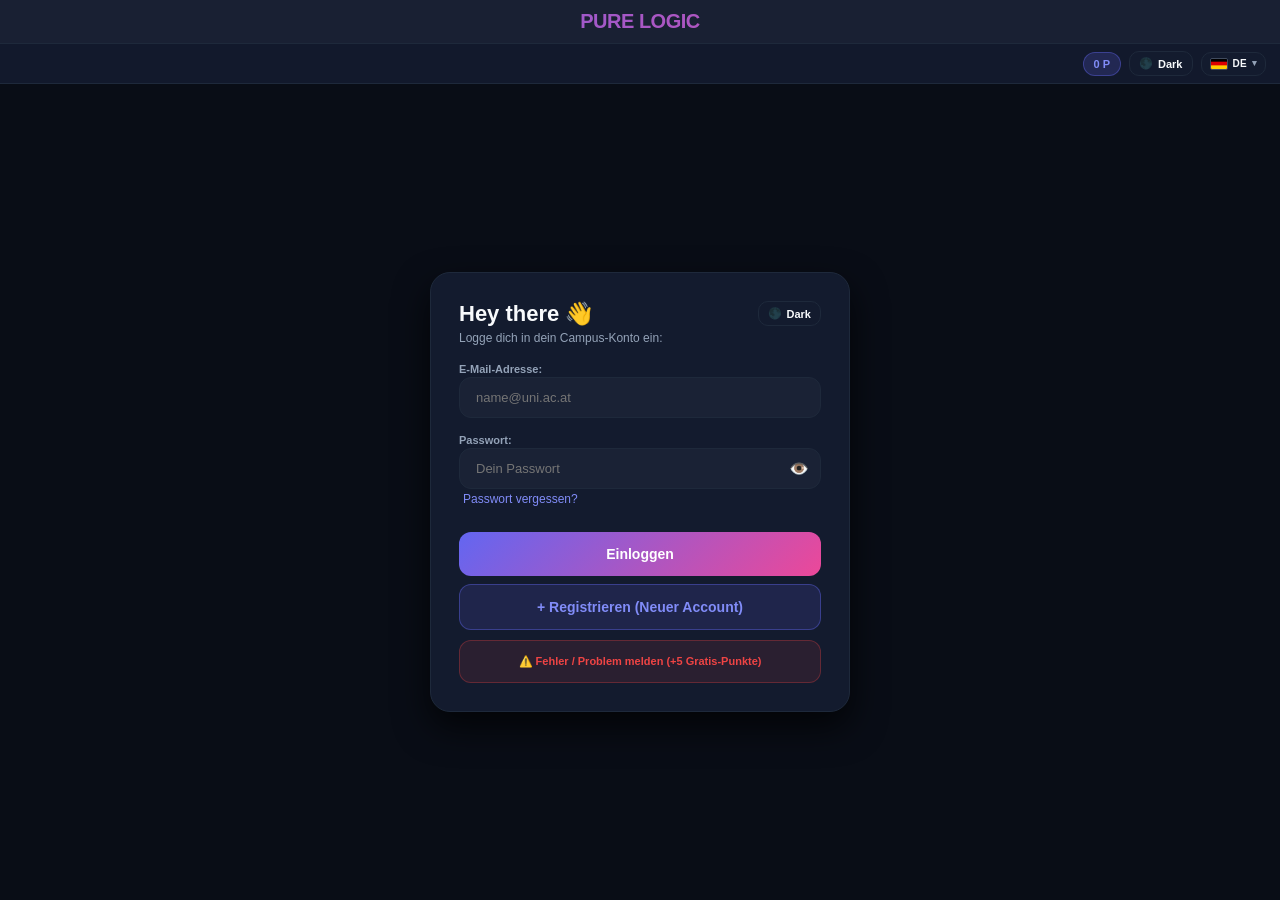
==== index.html @ 47c704f2 "Add files via upload" ====
<!DOCTYPE html>
<html lang="de">
<head>
  <meta charset="UTF-8">
  <meta name="viewport" content="width=device-width, initial-scale=1.0, maximum-scale=1.0, user-scalable=no, viewport-fit=cover">
  <meta name="theme-color" content="#1a0512">
  <meta name="mobile-web-app-capable" content="yes">
  <meta name="apple-mobile-web-app-capable" content="yes">
  <meta name="apple-mobile-web-app-status-bar-style" content="black-translucent">
  <title>PURE LOGIC • GenZ Campus</title>
  
  <link rel="manifest" href="manifest.json">
  <link rel="icon" type="image/png" sizes="192x192" href="icons/icon-192.png">
  <link rel="apple-touch-icon" href="icons/icon-512.png">

  <!-- Sofortiges Theme-Setup vor dem ersten Rendern (Standard: dark, 4 Modes: dark, light-dark, soft-light, light) -->
  <script>
    (function () {
      try {
        var allowed = ['dark', 'light-dark', 'soft-light', 'light'];
        var saved = localStorage.getItem('pure_logic_theme');
        if (saved === 'strong-light') saved = 'soft-light';
        var theme = allowed.indexOf(saved) !== -1 ? saved : 'dark';
        document.documentElement.setAttribute('data-theme', theme);
        document.documentElement.classList.add('theme-' + theme);
        if (document.body) {
          document.body.classList.add('theme-' + theme);
          if (theme === 'light') {
            document.body.classList.add('light-mode');
          }
        }
      } catch (e) {}
    })();
  </script>

  <!-- Externe Bibliotheken (Supabase, Leaflet Karten, jsPDF) -->
  <script src="https://cdn.jsdelivr.net/npm/@supabase/supabase-js@2"></script>
  <link rel="stylesheet" href="https://unpkg.com/leaflet@1.9.4/dist/leaflet.css" />
  <script src="https://unpkg.com/leaflet@1.9.4/dist/leaflet.js"></script>
  <script src="https://cdnjs.cloudflare.com/ajax/libs/jspdf/2.5.1/jspdf.umd.min.js"></script>

  <link rel="stylesheet" href="style.css?v=6" />
</head>
<body>

<!-- Hauptcontainer der App-Karte -->
<div class="app-card">
  
  <!-- Header Bereich: PURE LOGIC Banner oben zentriert, Leiste direkt darunter + Sprachwähler rechts oben -->
  <div class="header" id="app-header">
    <div class="brand-banner-bar">
      <button type="button" class="logo" onclick="switchTab('reels')" title="Zur Startseite" aria-label="PURE LOGIC Startseite">PURE LOGIC</button>
    </div>
    
    <div class="header-right" id="header-right-container">
      <button type="button" class="header-top-link-btn hidden" id="header-admin-tab-btn" onclick="switchTab('admin')" style="background: rgba(245,158,11,0.15); border: 1px solid rgba(245,158,11,0.4); color: #f59e0b;">⚡ Admin</button>

      <div style="position: relative;">
        <button type="button" class="points-badge" id="score" onclick="togglePointsDropdown(event)" aria-label="Punktestand und Campus-Menü öffnen">0 P</button>
        <div id="points-dropdown-menu" class="points-dropdown hidden">
          <button type="button" class="points-dropdown-item" onclick="openActiveSpotsModal()">📍 Aktuelle Partner-Spots</button>
          <button type="button" class="points-dropdown-item" onclick="openProfGuideModal()">📚 Prof-Rating & Survival Guide</button>
          <button type="button" class="points-dropdown-item" onclick="openBlackboardModal()">📌 Schwarzes Brett (Marktplatz)</button>
          <button type="button" class="points-dropdown-item" onclick="toggleLectureMode()">🎓 Lecture Mode (Fokus)</button>
          <button type="button" class="points-dropdown-item" onclick="openMorePointsModal()">🎁 Mehr Punkte sammeln</button>
          <button type="button" class="points-dropdown-item hidden" id="install-app-dropdown-btn" onclick="installPWA()" style="background: rgba(99, 102, 241, 0.15); color: #818cf8;">📲 App auf Gerät installieren</button>
        </div>
      </div>

      <button type="button" class="theme-toggle-btn" id="theme-toggle-btn" onclick="toggleTheme()" aria-label="Design-Modus wechseln (Dark, Light Dark, Soft Light, Light)" title="Design-Modus wechseln">
        <span class="theme-toggle-icon" id="theme-toggle-icon" aria-hidden="true">🌑</span>
        <span class="theme-toggle-label" id="theme-toggle-label">Dark</span>
      </button>

      <button type="button" class="header-profile-btn hidden" id="header-profile-btn" onclick="switchTab('profile')">
        <img id="header-avatar-preview" class="header-avatar-sm" src="" onerror="this.src='data:image/svg+xml;utf8,<svg xmlns=\'http://www.w3.org/2000/svg\' width=\'24\' height=\'24\' viewBox=\'0 0 24 24\' fill=\'none\' stroke=\'%2394a3b8\' stroke-width=\'2\'><path d=\'M20 21v-2a4 4 0 0 0-4-4H8a4 4 0 0 0-4 4v2\'></path><circle cx=\'12\' cy=\'7\' r=\'4\'></circle></svg>'" alt="Profil">
        <span class="header-profile-text">Profil</span>
      </button>

      <button type="button" class="btn-logout hidden" id="logout-btn" onclick="resetUser()" title="Abmelden">🚪 Logout</button>

      <div class="lang-switcher-wrap" id="lang-switcher-wrap" title="Sprache auswählen">
        <button type="button" class="lang-current-btn" id="lang-current-btn" aria-haspopup="listbox" aria-expanded="false" onclick="toggleLanguageMenu(event)">
          <img id="lang-flag-img" class="lang-flag-img" src="icons/flags/de.svg" alt="DE" onerror="this.style.display='none'">
          <span class="lang-code-badge" id="lang-code-badge">DE</span>
          <span class="lang-caret" aria-hidden="true">▾</span>
        </button>

        <div class="lang-dropdown-list hidden" id="lang-dropdown-list" role="listbox" aria-label="Sprache auswählen">
          <button type="button" class="lang-option-item active" data-lang="de" onclick="selectLanguageOption('de')">
            <img class="lang-flag-img" src="icons/flags/de.svg" alt="DE">
            <span class="lang-option-code">DE</span>
          </button>
          <button type="button" class="lang-option-item" data-lang="en" onclick="selectLanguageOption('en')">
            <img class="lang-flag-img" src="icons/flags/en.svg" alt="EN">
            <span class="lang-option-code">EN</span>
          </button>
          <button type="button" class="lang-option-item" data-lang="it" onclick="selectLanguageOption('it')">
            <img class="lang-flag-img" src="icons/flags/it.svg" alt="IT">
            <span class="lang-option-code">IT</span>
          </button>
          <button type="button" class="lang-option-item" data-lang="bks" onclick="selectLanguageOption('bks')">
            <img class="lang-flag-img" src="icons/flags/bks.svg" alt="BKS">
            <span class="lang-option-code">BKS</span>
          </button>
          <button type="button" class="lang-option-item" data-lang="tr" onclick="selectLanguageOption('tr')">
            <img class="lang-flag-img" src="icons/flags/tr.svg" alt="TR">
            <span class="lang-option-code">TR</span>
          </button>
          <button type="button" class="lang-option-item" data-lang="es" onclick="selectLanguageOption('es')">
            <img class="lang-flag-img" src="icons/flags/es.svg" alt="ES">
            <span class="lang-option-code">ES</span>
          </button>
          <button type="button" class="lang-option-item" data-lang="fr" onclick="selectLanguageOption('fr')">
            <img class="lang-flag-img" src="icons/flags/fr.svg" alt="FR">
            <span class="lang-option-code">FR</span>
          </button>
          <button type="button" class="lang-option-item" data-lang="pl" onclick="selectLanguageOption('pl')">
            <img class="lang-flag-img" src="icons/flags/pl.svg" alt="PL">
            <span class="lang-option-code">PL</span>
          </button>
          <button type="button" class="lang-option-item" data-lang="hu" onclick="selectLanguageOption('hu')">
            <img class="lang-flag-img" src="icons/flags/hu.svg" alt="HU">
            <span class="lang-option-code">HU</span>
          </button>
          <button type="button" class="lang-option-item" data-lang="uk" onclick="selectLanguageOption('uk')">
            <img class="lang-flag-img" src="icons/flags/uk.svg" alt="UK">
            <span class="lang-option-code">UK</span>
          </button>
        </div>
      </div>
    </div>
  </div>

  <!-- Auth Gate / Login-Bereich -->
  <div id="auth-gate" class="tab-content auth-gate-container">
    <div class="container-box" style="max-width: 420px; width: 100%;">
      <div style="display: flex; justify-content: space-between; align-items: flex-start; gap: 10px; margin-bottom: 4px;">
        <h2 style="font-size: 22px; font-weight: 800;">Hey there 👋</h2>
        <button type="button" class="theme-toggle-btn auth-theme-toggle" id="auth-theme-toggle-btn" onclick="toggleTheme()" aria-label="Design-Modus wechseln (Dark, Light Dark, Soft Light, Light)" title="Design-Modus wechseln">
          <span class="theme-toggle-icon" id="auth-theme-toggle-icon" aria-hidden="true">🌑</span>
          <span class="theme-toggle-label" id="auth-theme-toggle-label">Dark</span>
        </button>
      </div>
      <p style="font-size: 12px; color: var(--text-muted); margin-bottom: 14px;">Logge dich in dein Campus-Konto ein:</p>
      
      <div id="auth-msg" class="msg-box hidden"></div>

      <label for="email" style="font-size: 11px; font-weight: 600; color: var(--text-muted);">E-Mail-Adresse:</label>
      <input type="email" id="email" placeholder="name@uni.ac.at">
      
      <label for="password" style="font-size: 11px; font-weight: 600; color: var(--text-muted);">Passwort:</label>
      <div class="password-container">
        <input type="password" id="password" placeholder="Dein Passwort">
        <button type="button" class="password-toggle" id="toggle-pw-btn" aria-label="Passwort anzeigen oder verbergen" onclick="togglePasswordVisibility()">👁️</button>
      </div>
      
      <button type="button" class="forgot-password" onclick="handleForgotPassword()">Passwort vergessen?</button>

      <button type="button" class="btn" onclick="handleLogin()">Einloggen</button>
      
      <button type="button" class="btn btn-secondary" onclick="openRegisterModal()" style="margin-top: 8px; background: rgba(99, 102, 241, 0.15); border: 1px solid rgba(99, 102, 241, 0.4); color: #818cf8; font-weight: 800;">+ Registrieren (Neuer Account)</button>
      
      <button type="button" class="btn btn-secondary hidden" id="install-app-auth-btn" onclick="installPWA()" style="margin-top: 10px; background: rgba(99, 102, 241, 0.15); border: 1px solid rgba(99, 102, 241, 0.4); color: #818cf8; font-weight: 800;">📲 App für Homescreen herunterladen</button>
      
      <button type="button" class="btn btn-secondary" onclick="openReportModal()" style="margin-top: 10px; background: rgba(239, 68, 68, 0.1); border: 1px solid rgba(239, 68, 68, 0.3); color: #ef4444; font-size: 11px;">⚠️ Fehler / Problem melden (+5 Gratis-Punkte)</button>
    </div>
  </div>

  <!-- Registrierungs-Modal -->
  <div id="register-modal" class="hidden tab-content" style="align-items: center; justify-content: center; position: absolute; top:0; left:0; width:100%; height:100%; background: rgba(9, 13, 22, 0.95); z-index: 250; padding: 20px;">
    <div class="container-box" style="width: 100%; max-width: 440px; padding: 24px; border: 1px solid rgba(99, 102, 241, 0.4); box-shadow: 0 15px 35px rgba(0,0,0,0.8);">
      <div style="display: flex; justify-content: space-between; align-items: center; margin-bottom: 8px;">
        <h3 style="font-size: 18px; font-weight: 900; color: #818cf8;">🎓 PURE LOGIC • Registrierung</h3>
        <button type="button" onclick="closeRegisterModal()" aria-label="Registrierung schließen" style="background: transparent; border: none; color: var(--text-muted); font-size: 16px; cursor: pointer;">✕</button>
      </div>
      <p style="font-size: 11px; color: var(--text-muted); margin-bottom: 14px;">Erstelle deinen verifizierten Studenten-Account mit deiner offiziellen Uni-Adresse.</p>

      <div id="reg-msg" class="msg-box hidden" style="margin-bottom: 10px;"></div>

      <label for="reg-fullname" style="font-size: 11px; font-weight: 600; color: var(--text-muted);">Dein Name:</label>
      <input type="text" id="reg-fullname" placeholder="Max Mustermann" style="margin-bottom: 10px;">

      <label for="reg-email" style="font-size: 11px; font-weight: 600; color: var(--text-muted);">Offizielle Uni-E-Mail-Adresse (.ac.at):</label>
      <input type="email" id="reg-email" placeholder="name@uni.ac.at" style="margin-bottom: 10px;">

      <label for="reg-password" style="font-size: 11px; font-weight: 600; color: var(--text-muted);">Passwort (min. 8 Zeichen, 1 Zahl, 1 Sonderzeichen):</label>
      <div class="password-container" style="margin-bottom: 4px;">
        <input type="password" id="reg-password" placeholder="••••••••">
        <button type="button" class="password-toggle" id="reg-toggle-pw-btn" aria-label="Registrierungs-Passwort anzeigen oder verbergen" onclick="toggleRegisterPasswordVisibility()">👁️</button>
      </div>
      <div style="font-size: 10px; color: var(--text-muted); margin-bottom: 14px; line-height: 1.3;">
        Muss mindestens 8 Zeichen lang sein sowie eine Zahl und ein Sonderzeichen enthalten.
      </div>

      <div style="display: flex; gap: 8px;">
        <button type="button" class="btn" onclick="submitRegistration()" style="margin-top: 0; background: var(--gradient-main); font-weight: 900;">Account erstellen 🚀</button>
        <button type="button" class="btn btn-secondary" onclick="closeRegisterModal()" style="margin-top: 0; width: auto;">Abbrechen</button>
      </div>
    </div>
  </div>

  <!-- Haupt-App-Layout nach erfolgreichem Login -->
  <div id="main-app" class="hidden main-app-layout">
    
    <div id="campus-drop-banner" class="flash-banner-active" style="display:none; width: 100%; background: linear-gradient(135deg, #f59e0b, #ec4899); color: white; padding: 10px 14px; border-radius: 12px; margin-bottom: 6px; text-align: center; cursor: pointer; flex-shrink: 0; border: 2px solid rgba(255, 255, 255, 0.6);" onclick="claimActiveDrop()">
      <div style="font-weight: 900; font-size: 13px; text-transform: uppercase; letter-spacing: 0.5px; text-shadow: 0 2px 4px rgba(0,0,0,0.2);">⚡ FLASH DROP: 50 Extra-Punkte!</div>
      <div style="font-size: 10px; opacity: 0.95; margin-top: 2px; font-weight: 700; text-shadow: 0 1px 2px rgba(0,0,0,0.2);">Nur für kurze Zeit verfügbar! [Jetzt tippen 🎁]</div>
    </div>

    <!-- Sektion für die verschiedenen App-Tabs -->
    <div class="tab-content-wrapper">
      
      <!-- 1. Lecture Mode Tab -->
      <div id="tab-lecture-mode" class="lecture-mode-view tab-content hidden">
        <div style="display: flex; justify-content: space-between; align-items: center; margin-bottom: 8px;">
          <div>
            <h3 style="font-size: 15px; font-weight: 800; color: #94a3b8;">🎓 Hörsaal-Fokusmodus</h3>
            <span style="font-size: 10px; color: #64748b;">Ablenkungsfrei & Akku-schonend</span>
          </div>
          <button type="button" class="btn btn-secondary" style="width: auto; margin-top: 0; padding: 6px 12px; font-size: 11px;" onclick="toggleLectureMode()">Modus beenden ✕</button>
        </div>

        <textarea id="lecture-notes-input" class="lecture-notepad" placeholder="Schreibe hier deine Vorlesungsnotizen mit..."></textarea>

        <div class="container-box" style="margin-top: 8px; padding: 10px; flex-shrink: 0;">
          <div style="font-size: 11px; font-weight: 700; color: #cbd5e1; margin-bottom: 6px;">💾 Notiz auf Gerät speichern:</div>
          <div style="display: flex; gap: 6px; margin-bottom: 6px;">
            <input type="text" id="lecture-file-name" placeholder="Dateiname (z.B. Vorlesung_Mathe)" style="margin: 0; flex: 2; font-size: 11px; padding: 8px 10px;">
            <input type="date" id="lecture-file-date" style="margin: 0; flex: 1; font-size: 11px; padding: 8px 10px; background: var(--card); color: var(--text); border: 1px solid var(--border); border-radius: 12px;">
          </div>
          
          <div style="display: flex; gap: 6px; margin-bottom: 6px; align-items: center;">
            <label for="lecture-file-format" style="font-size: 11px; font-weight: 600; color: var(--text-muted); white-space: nowrap;">Format:</label>
            <select id="lecture-file-format" style="margin: 0; font-size: 11px; padding: 8px 10px; background: var(--card); color: var(--text); border: 1px solid var(--border); border-radius: 12px;">
              <option value="txt">.txt (Textdatei)</option>
              <option value="pdf">.pdf (Dokument)</option>
            </select>
          </div>

          <button type="button" class="btn" onclick="saveLectureNotesToFile()" style="margin: 0; padding: 9px; font-size: 11px; font-weight: 800;">📥 Als Datei herunterladen</button>
        </div>
      </div>

      <!-- 2. Live Streams Tab -->
      <div id="tab-live" class="tab-content hidden">
        <div style="padding: 10px 16px; display: flex; justify-content: space-between; align-items: center; flex-shrink: 0; background: rgba(0,0,0,0.2);">
          <div class="category-group" id="live-filter-group" style="margin: 0; overflow-x: auto;">
            <button type="button" class="cat-pill active" onclick="setLiveFilter(this, 'Alle')">Alle</button>
            <button type="button" class="cat-pill" onclick="setLiveFilter(this, '💬 Plaudern')">💬 Plaudern</button>
            <button type="button" class="cat-pill" onclick="setLiveFilter(this, '🎮 Gaming')">🎮 Gaming</button>
            <button type="button" class="cat-pill" onclick="setLiveFilter(this, '🎵 Musik')">🎵 Musik</button>
            <button type="button" class="cat-pill" onclick="setLiveFilter(this, '📚 Lernen')">📚 Lernen</button>
          </div>
          <button type="button" class="btn" id="start-stream-btn" style="width: auto; margin: 0; padding: 6px 12px; font-size: 11px;" onclick="handlePreLiveCheck()">+ Start</button>
        </div>

        <div class="reel-card-wrapper" id="live-streams-list" style="flex: 1; overflow-y: auto; scroll-snap-type: y mandatory; padding: 10px 0;">
          <p style="color: var(--text-muted); font-size: 12px; text-align:center; padding: 20px;">Lade aktive Live-Streams...</p>
        </div>
      </div>

      <!-- 3. Reels / Campus Feed Tab -->
      <div id="tab-reels" class="tab-content">
        <div class="feed-filter-bar" id="feed-filter-bar" role="tablist" aria-label="Feed-Ansichten">
          <div class="feed-specials-row">
            <button type="button" class="feed-subtab-btn feed-subtab-duell" id="subtab-uni-duell" onclick="switchTab('ranking'); if(window.loadRankingData) loadRankingData();" title="Wiener Uni-Duell & Rangliste öffnen">🏆 Wiener Uni-Duell</button>
            <button type="button" class="feed-subtab-btn feed-subtab-match" id="subtab-match-mittwoch" onclick="openCrushModal()" title="Match Mittwoch & Crush Radar öffnen">💖 Match Mittwoch</button>
          </div>

          <div class="feed-tabs-row">
            <button type="button" class="feed-subtab-btn active" style="font-size: 12px; font-weight: 800; cursor: pointer; color: var(--primary);" id="subtab-foryou" onclick="setReelFilter('foryou')">✨ Für dich</button>
            <button type="button" class="feed-subtab-btn" style="font-size: 12px; font-weight: 800; cursor: pointer; color: var(--text-muted);" id="subtab-discover" onclick="setReelFilter('discover')">🔥 Entdecken</button>
            <button type="button" class="feed-subtab-btn" style="font-size: 12px; font-weight: 800; cursor: pointer; color: var(--text-muted);" id="subtab-following" onclick="setReelFilter('following')">👥 Gefolgt</button>
            <button type="button" class="feed-subtab-btn" style="font-size: 12px; font-weight: 800; cursor: pointer; color: var(--danger);" id="subtab-live" onclick="switchTab('live')">🔴 LIVE</button>
          </div>
        </div>

        <div class="reel-card-wrapper" id="reels-list" style="flex: 1; overflow-y: auto; scroll-snap-type: y mandatory; padding: 0 12px 10px 12px;">
          <p style="color: var(--text-muted); font-size: 12px; text-align:center; padding: 20px;">Lade Campus-Feeds...</p>
        </div>
      </div>

      <!-- 4. Spontane Treffen Tab -->
      <div id="tab-feed" class="tab-content hidden">
        <div class="container-box" style="margin-bottom: 12px;">
          <div style="display:flex; justify-content:space-between; align-items:center; margin-bottom: 8px;">
            <h3 style="font-size: 16px; font-weight: 800;">Spontane Treffen</h3>
            <button type="button" class="btn" style="width:auto; margin-top:0; padding: 6px 12px; font-size: 12px;" onclick="openUploadModal()">+ Erstellen</button>
          </div>

          <div class="category-group" id="filter-group">
            <button type="button" class="cat-pill active" onclick="setFilter(this, 'Alle')">Alle</button>
            <button type="button" class="cat-pill" onclick="setFilter(this, '☕ Kaffee')">☕ Kaffee</button>
            <button type="button" class="cat-pill" onclick="setFilter(this, '📖 Lernen')">📖 Lernen</button>
            <button type="button" class="cat-pill" onclick="setFilter(this, '🍺 Bier')">🍺 Bier</button>
            <button type="button" class="cat-pill" onclick="setFilter(this, '🏀 Sport')">🏀 Sport</button>
          </div>
        </div>

        <div id="feed-list" style="overflow-y:auto; flex:1;">
          <p style="color: var(--text-muted); font-size: 12px; text-align:center; padding: 20px;">Lade Treffen...</p>
        </div>
      </div>

      <!-- 5. Ranking & Uni-Duell Tab -->
      <div id="tab-ranking" class="tab-content hidden">
        <div style="display:flex; justify-content:space-between; align-items:center; margin-bottom: 8px; flex-shrink:0;">
          <h3 style="font-size: 16px; font-weight: 800;">🏆 Uni-Duell & Top 100</h3>
          <button type="button" class="btn btn-secondary" onclick="if(window.loadRankingData) loadRankingData();" style="width: auto; margin-top: 0; padding: 4px 10px; font-size: 10px;">🔄 Aktualisieren</button>
        </div>

        <div style="overflow-y: auto; flex: 1; padding-bottom: 20px;">
          <div class="container-box" style="margin-bottom: 12px;">
            <h4 style="font-size: 13px; font-weight: 800; margin-bottom: 8px; color: #818cf8;">🎓 Wiener Uni-Duell (Pro-Kopf)</h4>
            <div id="uni-duell-list" style="display: flex; flex-direction: column; gap: 8px;">
              <p style="color: var(--text-muted); font-size: 12px;">Berechne Uni-Wertung...</p>
            </div>
          </div>

          <h4 style="font-size: 13px; font-weight: 800; margin-bottom: 6px;">⭐ Wall of Fame (Top Creator)</h4>
          <div id="top-creators-list" class="container-box" style="display: flex; flex-direction: column; gap: 6px;">
            <p style="color: var(--text-muted); font-size: 12px;">Lade Top Creator...</p>
          </div>
        </div>
      </div>

      <!-- 6. Globaler Chat Tab -->
      <div id="tab-global" class="tab-content hidden">
        <div class="chat-container container-box" style="height: 100%; padding: 0; overflow: hidden;">
          <div class="messages-list" id="global-chat-list">
            <p style="color: var(--text-muted); font-size: 12px; text-align:center; padding: 20px;">Lade Campus-Chat...</p>
          </div>
          <div class="chat-input-area">
            <input type="text" id="global-chat-input" placeholder="Nachricht an alle..." onkeydown="if(event.key==='Enter') sendGlobalMessage()">
            <button type="button" class="btn" style="width: auto; margin:0; padding: 0 16px;" onclick="sendGlobalMessage()">Senden</button>
          </div>
        </div>
      </div>

      <!-- 7. Postfach / Direktnachrichten Tab -->
      <div id="tab-inbox" class="tab-content hidden">
        <div class="chat-container container-box" style="height: 100%; padding: 12px; overflow: hidden; display: flex; flex-direction: column; gap: 8px;">
          <div id="dm-inbox-shell" style="display: grid; grid-template-columns: minmax(210px, 280px) minmax(0, 1fr); gap: 12px; flex: 1; min-height: 0; overflow: hidden;">
            <div id="dm-conversations-sidebar" style="display: flex; flex-direction: column; background: rgba(255, 255, 255, 0.02); border: 1px solid var(--border); border-radius: 12px; overflow: hidden; min-height: 0;">
              <div style="padding: 10px 12px; border-bottom: 1px solid var(--border); display: flex; justify-content: space-between; align-items: center; gap: 6px; flex-shrink: 0;">
                <span style="font-size: 12px; font-weight: 800; color: #fff;">💬 Konversationen</span>
                <button type="button" onclick="if(window.loadConversationsList) loadConversationsList()" aria-label="Konversationen aktualisieren" style="background: rgba(255,255,255,0.06); border: 1px solid var(--border); color: var(--text-muted); border-radius: 8px; padding: 3px 8px; font-size: 10px; font-weight: 700; cursor: pointer;">↻</button>
              </div>
              <div id="dm-conversations-list" style="flex: 1; overflow-y: auto; padding: 8px; display: flex; flex-direction: column; gap: 6px;">
                <p style="color: var(--text-muted); font-size: 11px; text-align: center; padding: 14px;">Lade Konversationen...</p>
              </div>
            </div>

            <div id="dm-thread-pane" style="display: flex; flex-direction: column; min-width: 0; min-height: 0; overflow: hidden;">
              <label for="dm-recipient" style="font-size: 10px; font-weight: 600; color: var(--text-muted); flex-shrink:0;">Empfänger (E-Mail):</label>
              <input type="email" id="dm-recipient" placeholder="kommilitone@uni.at" style="margin-bottom: 6px; flex-shrink:0; max-width: 400px;" onchange="loadDirectMessages()">
              
              <div class="messages-list" id="dm-chat-list">
                <p style="color: var(--text-muted); font-size: 12px; text-align:center; padding: 20px;">Wähle links eine Konversation aus oder gib oben eine E-Mail ein.</p>
              </div>
              <div class="chat-input-area">
                <input type="text" id="dm-input" placeholder="Direktnachricht..." onkeydown="if(event.key==='Enter') sendDirectMessage()">
                <button type="button" class="btn" style="width: auto; margin:0; padding: 0 16px;" onclick="sendDirectMessage()">Senden</button>
              </div>
            </div>
          </div>
        </div>
      </div>

      <!-- 8. Profil Tab -->
      <div id="tab-profile" class="tab-content hidden">
        <div style="overflow-y: auto; flex: 1; padding: 4px; min-height: 0; height: 100%;">
          <div class="profile-header-card container-box" style="margin-bottom: 12px;">
            <div style="display:flex; align-items:center; gap:12px;">
              <img id="my-profile-avatar-preview" class="profile-avatar-lg" src="" onclick="changeAvatarDirectly()" title="Klicken, um das Profilbild zu ändern" onerror="this.src='data:image/svg+xml;utf8,<svg xmlns=\'http://www.w3.org/2000/svg\' width=\'64\' height=\'64\' viewBox=\'0 0 24 24\' fill=\'none\' stroke=\'%2394a3b8\' stroke-width=\'2\'><path d=\'M20 21v-2a4 4 0 0 0-4-4H8a4 4 0 0 0-4 4v2\'></path><circle cx=\'12\' cy=\'7\' r=\'4\'></circle></svg>'" alt="Avatar">
              <div>
                <h3 id="my-profile-display-name" style="font-size: 16px; font-weight: 800; margin-bottom: 2px;">Dein Name</h3>
                <p id="my-profile-handle-preview" style="font-size: 12px; color: #818cf8; font-weight: 700;">@benutzername</p>
                <div id="verified-student-badge-container" style="margin-top: 4px;"></div>
                <div id="profile-rank-badge" style="display: inline-block; background: rgba(99,102,241,0.2); color: #818cf8; border: 1px solid rgba(99,102,241,0.4); padding: 2px 8px; border-radius: 20px; font-size: 10px; font-weight: 800; margin-top: 3px;">☕ Frischer Erstie</div>
                <div style="font-size: 10px; color: var(--text-muted); margin-top: 3px; font-weight: 600;" id="follower-stats">0 Follower • 0 Gefolgt</div>
              </div>
            </div>
          </div>

          <div class="container-box" style="background: linear-gradient(135deg, rgba(99,102,241,0.15), rgba(236,72,153,0.15)); margin-bottom: 12px; max-width: 600px; text-align: center;">
            <h4 style="font-size: 13px; font-weight: 800; margin-bottom: 4px; color: var(--text);">🚀 Zeig dein Campus-Level!</h4>
            <p style="font-size: 11px; color: var(--text-muted); margin-bottom: 10px;">Teile deinen Status in deiner WhatsApp-Status oder Insta-Story und hol dir Extrapunkte!</p>
            <button type="button" class="btn" onclick="shareProfileCard()" style="margin-top: 0; background: var(--gradient-main); font-size: 12px; padding: 8px 14px;">📲 Profil in WhatsApp / Insta teilen</button>
          </div>

          <div class="container-box" style="max-width: 600px; margin-bottom: 20px;">
            <label for="profile-username" style="font-size: 11px; font-weight: 600; color: var(--text-muted);">Benutzername (Handle):</label>
            <input type="text" id="profile-username" placeholder="z. B. johndoe">

            <label for="profile-fullname" style="font-size: 11px; font-weight: 600; color: var(--text-muted);">Anzeigename:</label>
            <input type="text" id="profile-fullname" placeholder="z. B. John Doe">

            <label for="profile-university" style="font-size: 11px; font-weight: 600; color: var(--text-muted);">Deine Universität:</label>
            <select id="profile-university">
              <option value="Universität Wien">Universität Wien</option>
              <option value="TU Wien">TU Wien</option>
              <option value="Wirtschaftsuniversität Wien (WU)">WU Wien</option>
              <option value="MedUni Wien">MedUni Wien</option>
              <option value="boku">BOKU Wien</option>
              <option value="FH Wien">FH Wien</option>
            </select>

            <label for="profile-bio" style="font-size: 11px; font-weight: 600; color: var(--text-muted);">Bio / Über mich:</label>
            <textarea id="profile-bio" rows="2" placeholder="Dein Studiengang, Vibe, Hobbys..."></textarea>

            <label for="profile-avatar" style="font-size: 11px; font-weight: 600; color: var(--text-muted);">Profilbild URL:</label>
            <input type="text" id="profile-avatar" placeholder="https://beispiel.de/bild.jpg" oninput="document.getElementById('my-profile-avatar-preview').src = this.value; document.getElementById('header-avatar-preview').src = this.value;">

            <label for="profile-interests" style="font-size: 11px; font-weight: 600; color: var(--text-muted);">Interessen (mit Komma getrennt):</label>
            <input type="text" id="profile-interests" placeholder="Programmieren, Kaffee, Fitness, Musik">

            <button type="button" class="btn" onclick="saveMyProfile()" style="margin-bottom: 14px;">Profil speichern (+10 P)</button>

            <h4 style="font-size: 14px; font-weight: 800; margin-top: 14px; margin-bottom: 6px;">Deine Beiträge</h4>
            <div id="my-profile-posts-grid" class="profile-grid"></div>
          </div>
        </div>
      </div>

      <!-- 9. Admin Dashboard Tab -->
      <div id="tab-admin" class="tab-content hidden">
        <div class="container-box" style="max-width: 600px; padding-bottom: 20px;">
          <h3 style="font-size: 16px; font-weight: 800; margin-bottom: 4px; color: var(--admin);">⚡ Admin-Interface: Campus-Drops & Test-Tools</h3>
          <p style="font-size: 11px; color: var(--text-muted); margin-bottom: 12px;">Verwalte hier Drops und teste dein Punktekonto im Admin-Modus.</p>

          <div style="background: rgba(245,158,11,0.1); border: 1px solid rgba(245,158,11,0.3); border-radius: 12px; padding: 12px; margin-bottom: 14px;">
            <h4 style="font-size: 13px; font-weight: 800; color: var(--admin); margin-bottom: 4px;">🧪 Admin Test-Modus: Punkte simulieren</h4>
            <p style="font-size: 11px; color: var(--text-muted); margin-bottom: 8px;">Da du als Admin bist, kannst du hier deinen Test-Punktestand direkt anpassen:</p>
            <div style="display: flex; gap: 8px;">
              <input type="number" id="admin-test-points-input" placeholder="z. B. 45" style="margin: 0; flex: 1;">
              <button type="button" class="btn" onclick="adminSetTestPoints()" style="margin: 0; width: auto; background: var(--admin); color: #000; font-weight: 800; padding: 0 14px;">Punkte setzen</button>
            </div>
          </div>

          <h4 style="font-size: 14px; font-weight: 800; margin-bottom: 6px; color: var(--admin);">📍 Neuen Campus-Drop erstellen</h4>
          <label for="admin-drop-title" style="font-size: 11px; font-weight: 600; color: var(--text-muted);">Drop Titel / Info:</label>
          <input type="text" id="admin-drop-title" placeholder="z. B. 50 Punkte im Lokal X!">

          <label for="admin-drop-reward-type" style="font-size: 11px; font-weight: 600; color: var(--text-muted);">Belohnungs-Typ:</label>
          <select id="admin-drop-reward-type">
            <option value="points">Punkte (z. B. 50)</option>
            <option value="badge">Spezial-Badge</option>
          </select>

          <label for="admin-drop-reward-value" style="font-size: 11px; font-weight: 600; color: var(--text-muted);">Wert (Punktzahl oder Badge-Name):</label>
          <input type="text" id="admin-drop-reward-value" placeholder="50">

          <label for="admin-drop-start-time" style="font-size: 11px; font-weight: 600; color: var(--text-muted);">Startzeitpunkt (Datum & Uhrzeit):</label>
          <input type="datetime-local" id="admin-drop-start-time">

          <label style="font-size: 11px; font-weight: 600; color: var(--text-muted); display: block; margin-top: 6px;">📍 Spot auf Karte auswählen (Klick setzt Marker):</label>
          <div id="admin-map" style="width: 100%; height: 220px; border-radius: 12px; border: 1px solid var(--border); margin-bottom: 8px; z-index: 1;"></div>

          <div style="display: flex; gap: 8px;">
            <div style="flex: 1;">
              <label for="admin-drop-lat" style="font-size: 11px; font-weight: 600; color: var(--text-muted);">Latitude (Breitengrad):</label>
              <input type="number" step="any" id="admin-drop-lat" placeholder="48.2082">
            </div>
            <div style="flex: 1;">
              <label for="admin-drop-lng" style="font-size: 11px; font-weight: 600; color: var(--text-muted);">Longitude (Längengrad):</label>
              <input type="number" step="any" id="admin-drop-lng" placeholder="16.3738">
            </div>
          </div>

          <label for="admin-drop-radius" style="font-size: 11px; font-weight: 600; color: var(--text-muted);">Radius in Metern (z. B. 100m vor Ort):</label>
          <input type="number" id="admin-drop-radius" placeholder="100" value="100">

          <button type="button" class="btn" onclick="handleCreateCampusDrop()" style="background: var(--admin); color: #000; font-weight: 900;">Drop mit GPS-Bindung freigeben 🚀</button>
        </div>
      </div>

    </div>

    <!-- Untere Navigation & Footer Links -->
    <div class="bottom-controls-wrapper">
      <nav class="nav-tabs" id="bottom-nav-bar" aria-label="Hauptnavigation">
        <button type="button" class="tab-btn active" onclick="switchTab('reels')" id="btn-tab-reels">✨ Feed</button>
        <button type="button" class="tab-btn" onclick="switchTab('feed')" id="btn-tab-feed">💬 Treffen</button>

        <div class="tab-btn-action-container">
          <button type="button" class="tab-btn-action" onclick="openUploadModal()" title="Beitrag erstellen" aria-label="Neuen Beitrag erstellen">+</button>
        </div>

        <button type="button" class="tab-btn" onclick="switchTab('global')" id="btn-tab-global">⚡ Chat</button>
        <button type="button" class="tab-btn" onclick="switchTab('inbox')" id="btn-tab-inbox">📬 Postfach</button>
      </nav>

      <div class="footer-links">
        <button type="button" class="footer-link-btn" onclick="openReportModal()">🚨 Inhalt melden</button>
        <span aria-hidden="true">•</span>
        <button type="button" class="footer-link-btn" onclick="openImpressumModal()">Impressum</button>
        <span aria-hidden="true">•</span>
        <button type="button" class="footer-link-btn" onclick="openAgbModal()">AGB</button>
        <span aria-hidden="true">•</span>
        <button type="button" class="footer-link-btn" onclick="openReportModal()" style="color: #ef4444; font-weight: 700;">⚠️ Fehler melden</button>
      </div>
    </div>

  </div>

  <!-- VOLLSTÄNDIG FLEXIBLES & OPTIMIERTES LIVE FULLSCREEN MODAL -->
  <div id="live-fullscreen-modal" class="hidden tab-content" style="position: absolute; top:0; left:0; width:100%; height:100%; background: #000; z-index: 200; display: flex; flex-direction: column; overflow: hidden;">
    
    <!-- Modal Header -->
    <div style="display: flex; justify-content: space-between; align-items: center; padding: 10px 14px; background: rgba(9,13,22,0.95); border-bottom: 1px solid var(--border); flex-shrink: 0; z-index: 210;">
      <div>
        <h2 id="active-live-title-display" style="font-size: 14px; font-weight: 800; color: #fff; margin: 0;">🔴 Live Stream</h2>
        <p id="active-live-host-display" style="font-size: 10px; color: var(--text-muted); margin: 0;">Standort wird geladen...</p>
      </div>
      <button type="button" class="btn btn-secondary" onclick="closeLiveFullscreen()" style="padding: 4px 10px; font-size: 11px; background: rgba(255,255,255,0.1); border: 1px solid rgba(255,255,255,0.2); width: auto; margin:0;">✕ Schließen</button>
    </div>
    
    <!-- Video Player Container -->
    <div id="live-stream-player-container" style="flex: 1; position: relative; width: 100%; background: #000; display: flex; align-items: center; justify-content: center; overflow: hidden; min-height: 0;">
      <!-- Dynamischer Inhalt -->
    </div>

    <!-- Unterer Bereich für Chat & Geschenke -->
    <div style="width: 100%; background: rgba(9,13,22,0.98); border-top: 1px solid var(--border); display: flex; flex-direction: column; padding: 8px 12px; box-sizing: border-box; flex-shrink: 0; max-height: 42vh;">
      
      <!-- Chat Nachrichten -->
      <div id="live-chat-messages" style="height: 65px; min-height: 50px; overflow-y: auto; display: flex; flex-direction: column; gap: 4px; margin-bottom: 4px; font-size: 11px; padding-right: 4px;">
        <div style="color: var(--text-muted); text-align: center;">Willkommen im Live-Chat! 💬</div>
      </div>

      <!-- Eingabe & Steuerungsbereich -->
      <div id="live-chat-input-container" style="display: flex; flex-direction: column; gap: 4px; width: 100%;">
        <!-- Wird dynamisch befüllt -->
      </div>
    </div>
  </div>

  <div id="more-points-modal" class="hidden tab-content" style="align-items: center; justify-content: center; position: absolute; top:0; left:0; width:100%; height:100%; background: rgba(9, 13, 22, 0.92); z-index: 100;">
    <div class="container-box" style="width: 100%; max-width: 400px; margin: 10px;">
      <h3 style="margin-bottom: 4px; font-weight: 900; color: var(--primary);">🎁 Mehr Punkte sammeln</h3>
      <p style="font-size: 11px; color: var(--text-muted); margin-bottom: 14px; line-height: 1.4;">Wähle eine Methode, um deinen Punktestand und dein Uni-Ranking zu pushen:</p>
      
      <div style="display: flex; flex-direction: column; gap: 8px; margin-bottom: 14px;">
        <button type="button" onclick="closeMorePointsModal(); openCampusQuizModal();" style="text-align: left; width: 100%; background: rgba(99,102,241,0.15); border: 1px solid rgba(99,102,241,0.3); padding: 12px; border-radius: 12px; cursor: pointer;">
          <div style="font-weight: 800; font-size: 13px; color: #818cf8; margin-bottom: 2px;">🧠 Tägliches Campus- & Allgemein-Quiz</div>
          <div style="font-size: 11px; color: var(--text-muted);">Teste dein Wissen in 15 Sek. pro Frage & hol dir Bonuspunkte!</div>
        </button>

        <button type="button" onclick="closeMorePointsModal(); openActiveSpotsModal();" style="text-align: left; width: 100%; background: rgba(245,158,11,0.15); border: 1px solid rgba(245,158,11,0.3); padding: 12px; border-radius: 12px; cursor: pointer;">
          <div style="font-weight: 800; font-size: 13px; color: var(--admin); margin-bottom: 2px;">📍 Vor-Ort Campus-Drops</div>
          <div style="font-size: 11px; color: var(--text-muted);">Checke aktive Partner-Spots in Wien ab.</div>
        </button>

        <button type="button" onclick="closeMorePointsModal(); openBlackboardModal();" style="text-align: left; width: 100%; background: rgba(16,185,129,0.15); border: 1px solid rgba(16,185,129,0.3); padding: 12px; border-radius: 12px; cursor: pointer;">
          <div style="font-weight: 800; font-size: 13px; color: #10b981; margin-bottom: 2px;">📌 Schwarzes Brett (Marktplatz)</div>
          <div style="font-size: 11px; color: var(--text-muted);">Finde WG-Zimmer, Lernpartner und Skripten.</div>
        </button>

        <button type="button" onclick="closeMorePointsModal(); switchTab('profile');" style="text-align: left; width: 100%; background: rgba(236,72,153,0.15); border: 1px solid rgba(236,72,153,0.3); padding: 12px; border-radius: 12px; cursor: pointer;">
          <div style="font-weight: 800; font-size: 13px; color: var(--accent); margin-bottom: 2px;">📲 Profil & Social Sharing</div>
          <div style="font-size: 11px; color: var(--text-muted);">Teile deine Erfolge in WhatsApp / Insta für Hype-Punkte.</div>
        </button>
      </div>
      <button type="button" class="btn btn-secondary" onclick="closeMorePointsModal()">Schließen</button>
    </div>
  </div>

  <div id="prof-guide-modal" class="hidden tab-content" style="align-items: center; justify-content: center; position: absolute; top:0; left:0; width:100%; height:100%; background: rgba(9, 13, 22, 0.95); z-index: 120;">
    <div class="container-box" style="width: 100%; max-width: 480px; margin: 10px; max-height: 85vh; display: flex; flex-direction: column;">
      <div style="display: flex; justify-content: space-between; align-items: center; margin-bottom: 8px;">
        <h3 style="font-weight: 900; color: #818cf8; font-size: 16px;">📚 Prof-Rating & Survival Guide</h3>
        <button type="button" class="btn btn-secondary" style="width: auto; padding: 4px 10px; font-size: 11px; margin-top: 0;" onclick="toggleProfForm()">+ Review schreiben</button>
      </div>
      <p style="font-size: 11px; color: var(--text-muted); margin-bottom: 12px;">Altklausuren-Tipps, Prof-Erfahrungen und Schwierigkeitsgrade.</p>
      
      <div id="prof-review-form-container" class="hidden" style="background: rgba(255,255,255,0.03); border: 1px solid var(--border); border-radius: 12px; padding: 12px; margin-bottom: 12px;">
        <h4 style="font-size: 13px; font-weight: 800; margin-bottom: 6px; color: var(--text);">✍️ Neue Erfahrung teilen</h4>
        <input type="text" id="prof-name-input" placeholder="Name des Professors (z. B. Prof. Müller)" style="margin-bottom: 6px;">
        <input type="text" id="prof-subject-input" placeholder="Modul / Vorlesung (z. B. Analysis 1)" style="margin-bottom: 6px;">
        
        <div style="display: flex; gap: 8px; margin-bottom: 6px;">
          <div style="flex: 1;">
            <label for="prof-rating-select" style="font-size: 10px; color: var(--text-muted);">Bewertung:</label>
            <select id="prof-rating-select" style="margin: 2px 0 6px 0;">
              <option value="5">⭐⭐⭐⭐⭐ (Top)</option>
              <option value="4">⭐⭐⭐⭐ (Gut)</option>
              <option value="3">⭐⭐⭐ (Okay)</option>
              <option value="2">⭐⭐ (Schwer)</option>
              <option value="1">⭐ (Vorsicht!)</option>
            </select>
          </div>
          <div style="flex: 1;">
            <label for="prof-difficulty-select" style="font-size: 10px; color: var(--text-muted);">Schwierigkeit:</label>
            <select id="prof-difficulty-select" style="margin: 2px 0 6px 0;">
              <option value="1">1 - Chillig</option>
              <option value="2">2 - Machbar</option>
              <option value="3">3 - Mittel</option>
              <option value="4">4 - Anspruchsvoll</option>
              <option value="5">5 - Killer-Klausur</option>
            </select>
          </div>
        </div>
        <textarea id="prof-comment-input" rows="3" placeholder="Insider-Tipps, Altklausuren..." style="margin-bottom: 8px; resize: none;"></textarea>
        <div style="display: flex; gap: 6px;">
          <button type="button" class="btn" onclick="submitProfReview()" style="margin-top: 0; padding: 8px;">Abschicken (+15 P) 🚀</button>
          <button type="button" class="btn btn-secondary" onclick="toggleProfForm()" style="margin-top: 0; padding: 8px; width: auto;">Abbrechen</button>
        </div>
      </div>

      <input type="text" id="prof-search-input" placeholder="🔍 Nach Prof oder Fach suchen..." oninput="filterProfReviews()" style="margin-bottom: 10px;">
      <div id="prof-reviews-list" style="overflow-y: auto; flex: 1; display: flex; flex-direction: column; gap: 8px; margin-bottom: 12px;">
        <p style="font-size: 12px; color: var(--text-muted); text-align: center; padding: 20px;">Lade Bewertungen...</p>
      </div>
      <button type="button" class="btn btn-secondary" onclick="closeProfGuideModal()">Schließen</button>
    </div>
  </div>

  <div id="quiz-modal" class="hidden tab-content" style="align-items: center; justify-content: center; position: absolute; top:0; left:0; width:100%; height:100%; background: rgba(9, 13, 22, 0.95); z-index: 110;">
    <div class="container-box" style="width: 100%; max-width: 400px; margin: 10px;">
      <div style="display: flex; justify-content: space-between; align-items: center; margin-bottom: 4px;">
        <h3 style="font-weight: 900; color: #818cf8; font-size: 15px;" id="quiz-title">🧠 Campus & Allgemein Quiz</h3>
        <span id="quiz-timer-badge" style="background: rgba(236,72,153,0.2); color: var(--accent); border: 1px solid rgba(236,72,153,0.4); padding: 2px 8px; border-radius: 20px; font-size: 11px; font-weight: 800;">⏱️ 15s</span>
      </div>
      <p style="font-size: 11px; color: var(--text-muted); margin-bottom: 12px;" id="quiz-subtitle">Frage laden...</p>
      <div id="quiz-question-container" style="background: rgba(255,255,255,0.03); border: 1px solid var(--border); border-radius: 12px; padding: 14px; margin-bottom: 12px; font-size: 13px; font-weight: 700; line-height: 1.4;">Lade Fragen...</div>
      <div id="quiz-options-container" style="display: flex; flex-direction: column; gap: 8px; margin-bottom: 14px;"></div>
      <button type="button" class="btn btn-secondary" onclick="closeCampusQuizModal()">Abbrechen</button>
    </div>
  </div>

  <div id="active-spots-modal" class="hidden tab-content" style="align-items: center; justify-content: center; position: absolute; top:0; left:0; width:100%; height:100%; background: rgba(9, 13, 22, 0.92); z-index: 100;">
    <div class="container-box" style="width: 100%; max-width: 400px; margin: 10px; max-height: 80vh; display: flex; flex-direction: column;">
      <h3 style="margin-bottom: 4px; font-weight: 900; color: var(--admin);">📍 Aktuelle Campus- & Partner-Spots</h3>
      <p style="font-size: 11px; color: var(--text-muted); margin-bottom: 12px; line-height: 1.4;">Gehe zum Spot vor Ort, um Punkte einzusammeln!</p>
      <div id="modal-active-spots-list" style="overflow-y: auto; flex: 1; display: flex; flex-direction: column; gap: 8px; margin-bottom: 12px;"></div>
      <button type="button" class="btn btn-secondary" onclick="closeActiveSpotsModal()">Schließen</button>
    </div>
  </div>

  <div id="crush-modal" class="hidden tab-content" style="align-items: center; justify-content: center; position: absolute; top:0; left:0; width:100%; height:100%; background: rgba(9, 13, 22, 0.92); z-index: 100;">
    <div class="container-box" style="width: 100%; max-width: 400px; margin: 10px;">
      <h3 style="margin-bottom: 4px; font-weight: 900; color: var(--accent);">💖 Anonymes Crush Radar</h3>
      <p style="font-size: 11px; color: var(--text-muted); margin-bottom: 12px; line-height: 1.4;">Trage deinen Campus-Crush ein. Bei gegenseitigem Match gibt es ein Blind-Date!</p>
      <label for="crush-target-input" style="font-size: 11px; font-weight: 600; color: var(--text-muted);">Crush (E-Mail oder @handle):</label>
      <input type="text" id="crush-target-input" placeholder="crush@uni.at oder @username">
      <label for="crush-hint-input" style="font-size: 11px; font-weight: 600; color: var(--text-muted);">Geheimer Hinweis (optional):</label>
      <input type="text" id="crush-hint-input" placeholder="z.b. Bib Reihe 4...">
      <button type="button" class="btn" onclick="submitCrush()">Abschicken & Hoffen 💘</button>
      <div id="crush-matches-box" style="margin-top: 12px; font-size: 11px;"></div>
      <button type="button" class="btn btn-secondary" onclick="closeCrushModal()">Schließen</button>
    </div>
  </div>

  <div id="media-upload-modal" class="hidden tab-content" style="align-items: center; justify-content: center; position: absolute; top:0; left:0; width:100%; height:100%; background: rgba(9, 13, 22, 0.95); z-index: 150; backdrop-filter: blur(8px);">
    <div class="container-box" style="width: 100%; max-width: 440px; margin: 16px; border: 1px solid rgba(99, 102, 241, 0.4); box-shadow: 0 15px 35px rgba(0, 0, 0, 0.8), 0 0 20px rgba(99, 102, 241, 0.15);">
      
      <div style="display: flex; justify-content: space-between; align-items: center; margin-bottom: 10px;">
        <h3 style="font-size: 16px; font-weight: 900; background: var(--gradient-main); -webkit-background-clip: text; -webkit-text-fill-color: transparent;">🎬 Cyberpunk Media Uploader</h3>
        <button type="button" onclick="closeMediaUploadModal()" aria-label="Upload-Modal schließen" style="background: transparent; border: none; color: var(--text-muted); font-size: 16px; cursor: pointer;">✕</button>
      </div>
      
      <p style="font-size: 11px; color: var(--text-muted); margin-bottom: 14px; line-height: 1.4;">Teile deine Confession oder Clips im Campus-Feed. Videos werden automatisch auf max. 30 Sekunden optimiert.</p>
      
      <label for="media-file-input" style="font-size: 11px; font-weight: 700; color: #818cf8; display: block; margin-bottom: 6px;">Mediendatei auswählen (Video / Foto):</label>
      <div style="border: 2px dashed rgba(99, 102, 241, 0.3); background: rgba(99, 102, 241, 0.03); padding: 16px; border-radius: 12px; text-align: center; margin-bottom: 12px;">
        <input type="file" id="media-file-input" accept="video/*,image/*" onchange="handleMediaSelection(event)" style="font-size: 11px; color: var(--text-muted); width: 100%; cursor: pointer;">
      </div>

      <div id="trimmer-container" class="hidden" style="margin-bottom: 12px; background: rgba(0,0,0,0.4); padding: 8px; border-radius: 10px; border: 1px solid var(--border);">
        <video id="trim-video-preview" controls style="width: 100%; max-height: 160px; border-radius: 8px; background: #000; margin-bottom: 6px;"></video>
        <div style="font-size: 10px; font-weight: 700; text-align: center;" id="video-duration-info">Dauer: 0s</div>
      </div>

      <label for="media-caption-input" style="font-size: 11px; font-weight: 700; color: #818cf8; display: block; margin-bottom: 6px;">Bild- / Video-Untertitel:</label>
      <input type="text" id="media-caption-input" placeholder="Schreibe eine fesselnde Confession..." style="margin-bottom: 16px;">

      <div style="display: flex; gap: 8px;">
        <button type="button" class="btn" onclick="uploadTrimmedMedia()" style="margin-top: 0; background: var(--gradient-main); font-weight: 900; box-shadow: 0 4px 15px rgba(99,102,241,0.4);">Beitrag veröffentlichen 🚀</button>
        <button type="button" class="btn btn-secondary" onclick="closeMediaUploadModal()" style="margin-top: 0; width: auto;">Abbrechen</button>
      </div>

    </div>
  </div>

  <div id="public-profile-modal" class="hidden tab-content" style="align-items: center; justify-content: center; position: absolute; top:0; left:0; width:100%; height:100%; background: rgba(9, 13, 22, 0.95); z-index: 220;">
    <div class="container-box" style="width: 100%; max-width: 450px; max-height: 90vh; overflow-y: auto; margin: 10px; position: relative;">
      <button type="button" onclick="closePublicProfileModal()" aria-label="Profilansicht schließen" style="position: absolute; top: 16px; right: 16px; background: rgba(255,255,255,0.1); border: none; color: #fff; width: 32px; height: 32px; border-radius: 50%; font-weight: bold; cursor: pointer; display: flex; align-items: center; justify-content: center;">✕</button>
      
      <div style="display: flex; align-items: center; gap: 16px; margin-bottom: 20px;">
        <img id="pub-profile-avatar" src="" style="width: 70px; height: 70px; border-radius: 50%; object-fit: cover; border: 2px solid var(--accent); background: #000;" alt="Avatar">
        <div>
          <h3 id="pub-profile-fullname" style="font-size: 18px; font-weight: 800; color: #fff; margin: 0 0 4px 0;">Name</h3>
          <div id="pub-profile-handle" style="font-size: 13px; color: var(--text-muted); margin-bottom: 4px;">@handle</div>
          <div id="pub-profile-badge-container"></div>
        </div>
      </div>

      <div style="display: grid; grid-template-columns: 1fr 1fr; gap: 10px; margin-bottom: 20px;">
        <div style="background: rgba(255,255,255,0.03); border: 1px solid var(--border); padding: 10px; border-radius: 10px; text-align: center;">
          <div style="font-size: 10px; color: var(--text-muted);">Universität</div>
          <div id="pub-profile-uni" style="font-size: 12px; font-weight: 700; color: #fff; margin-top: 2px;">-</div>
        </div>
        <div style="background: rgba(255,255,255,0.03); border: 1px solid var(--border); padding: 10px; border-radius: 10px; text-align: center;">
          <div style="font-size: 10px; color: var(--text-muted);">Logic Score</div>
          <div id="pub-profile-score" style="font-size: 12px; font-weight: 800; color: #818cf8; margin-top: 2px;">0 P</div>
        </div>
      </div>

      <div style="margin-bottom: 20px;">
        <div style="font-size: 11px; color: var(--text-muted); margin-bottom: 4px;">Bio</div>
        <p id="pub-profile-bio" style="font-size: 13px; color: var(--text); background: rgba(255,255,255,0.02); padding: 10px; border-radius: 8px; border: 1px solid var(--border); margin: 0; min-height: 40px;">-</p>
      </div>

      <div>
        <div style="font-size: 12px; font-weight: 700; color: #fff; margin-bottom: 10px;">Beiträge von diesem Nutzer</div>
        <div id="pub-profile-posts-grid" style="display: grid; grid-template-columns: repeat(3, 1fr); gap: 6px;"></div>
      </div>
    </div>
  </div>

  <div id="impressum-modal" class="hidden tab-content" style="align-items: center; justify-content: center; position: absolute; top:0; left:0; width:100%; height:100%; background: #090d16; z-index: 250; padding: 20px;">
    <div class="container-box" style="width: 100%; max-width: 500px; padding: 24px;">
      <h2 style="font-size: 20px; font-weight: 900; color: var(--primary); margin-bottom: 12px;">Impressum</h2>
      <div style="font-size: 13px; color: var(--text); line-height: 1.6; margin-bottom: 18px;">
        <p><strong>Angaben gemäß § 5 ECG / Offenlegung gem. § 25 Mediengesetz:</strong></p><br>
        <p><strong>Medieninhaber & Herausgeber:</strong><br>Domenic Zöchling<br>PURE LOGIC<br>3051 St. Christophen, Österreich</p><br>
        <p><strong>Kontakt:</strong><br>E-Mail: <a href="mailto:office@pure-logic.at" style="color: #818cf8;">office@pure-logic.at</a></p>
      </div>
      <button type="button" class="btn" onclick="document.getElementById('impressum-modal').classList.add('hidden')">Zurück zur App ↩️</button>
    </div>
  </div>

  <div id="agb-modal" class="hidden tab-content" style="align-items: center; justify-content: center; position: absolute; top:0; left:0; width:100%; height:100%; background: #090d16; z-index: 250; padding: 20px;">
    <div class="container-box" style="width: 100%; max-width: 500px; padding: 24px;">
      <h2 style="font-size: 20px; font-weight: 900; color: var(--primary); margin-bottom: 12px;">AGB & Nutzungsbedingungen</h2>
      <div style="font-size: 12px; color: var(--text-muted); line-height: 1.6; margin-bottom: 18px; max-height: 300px; overflow-y: auto;">
        <p><strong>1. Geltungsbereich:</strong> Diese Bedingungen gelten für alle Nutzer der Plattform.</p><br>
        <p><strong>2. Verhaltensregeln:</strong> Strikter Ausschluss von Diskriminierung und Spam.</p>
      </div>
      <button type="button" class="btn" onclick="document.getElementById('agb-modal').classList.add('hidden')">Gelesen & Zurück ↩️</button>
    </div>
  </div>

  <div id="report-modal" class="hidden tab-content" style="align-items: center; justify-content: center; position: absolute; top:0; left:0; width:100%; height:100%; background: rgba(9, 13, 22, 0.95); z-index: 250; padding: 20px;">
    <div class="container-box" style="width: 100%; max-width: 450px; padding: 20px; border: 1px solid rgba(239, 68, 68, 0.4);">
      <h3 style="font-size: 18px; font-weight: 900; color: #ef4444; margin-bottom: 6px;">⚠️ Problem / Fehler melden</h3>
      <p style="font-size: 11px; color: var(--text-muted); margin-bottom: 12px;">Beschreibe uns das Problem. Als Dankeschön erhältst du direkt **5 Gratis-Punkte** auf dein Konto! 🎁</p>
      
      <label for="bug-report-email" style="font-size: 11px; font-weight: 600; color: var(--text-muted);">Deine E-Mail-Adresse (für Rückmeldung):</label>
      <input type="email" id="bug-report-email" placeholder="deine.mail@uni.at" style="margin-bottom: 10px;">

      <label for="bug-report-details" style="font-size: 11px; font-weight: 600; color: var(--text-muted);">Fehlerbeschreibung / Anliegen:</label>
      <textarea id="bug-report-details" rows="4" placeholder="Was ist passiert? Welcher Fehler tritt auf?" style="margin-bottom: 10px; resize: none;"></textarea>
      
      <label for="bug-report-screenshot" style="font-size: 11px; font-weight: 600; color: #818cf8; display: block; margin-bottom: 4px;">Screenshot hochladen (optional):</label>
      <input type="file" id="bug-report-screenshot" accept="image/*" style="font-size: 11px; color: var(--text-muted); margin-bottom: 14px; width: 100%;">

      <div id="bug-report-msg" class="hidden" style="font-size: 11px; padding: 8px; border-radius: 8px; margin-bottom: 10px; background: rgba(16, 185, 129, 0.15); color: #10b981; border: 1px solid rgba(16, 185, 129, 0.3);">
        Dein Anliegen ist uns sehr wichtig und bei der nächsten Prüfung werden wir es genau unter die Lupe nehmen ! Danke für dein Feedback! (+5 Punkte gutgeschrieben ✨)
      </div>

      <div style="display: flex; gap: 8px;">
        <button type="button" class="btn" onclick="submitBugReport()" style="margin-top:0; background: #ef4444; font-weight: 800;">Meldung abschicken 🚀</button>
        <button type="button" class="btn btn-secondary" onclick="document.getElementById('report-modal').classList.add('hidden')" style="margin-top:0; width:auto;">Schließen</button>
      </div>
    </div>
  </div>

</div>

<!-- Modul-Skripte Einbindung -->
<script type="module" src="js/config.js?v=6"></script>
<script type="module" src="js/state.js?v=6"></script>
<script type="module" src="js/i18n.js?v=6"></script>
<script type="module" src="js/auth.js?v=6"></script>
<script type="module" src="js/features/notifications.js?v=6"></script>
<script type="module" src="js/features/lecture.js?v=6"></script>
<script type="module" src="js/features/quiz.js?v=6"></script>
<script type="module" src="js/features/profguide.js?v=6"></script>
<script type="module" src="js/features/live.js?v=6"></script>
<script type="module" src="js/features/crush.js?v=6"></script>
<script type="module" src="js/features/feed.js?v=6"></script>
<script type="module" src="js/features/dm.js?v=6"></script>
<script type="module" src="js/features/board.js?v=6"></script>
<script type="module" src="js/features/ranking.js?v=6"></script>

<!-- Inline-Logik für Custom-Sprachmenü rechts oben, Flaggen-Dateien, Feed-Special-Leiste & Bug-Reports -->
<script type="module">
  import { _supabase } from './js/config.js?v=6';
  import { state } from './js/state.js?v=6';

  const LANG_META = {
    de:  { icon: 'icons/flags/de.svg',  code: 'DE' },
    en:  { icon: 'icons/flags/en.svg',  code: 'EN' },
    it:  { icon: 'icons/flags/it.svg',  code: 'IT' },
    bks: { icon: 'icons/flags/bks.svg', code: 'BKS' },
    tr:  { icon: 'icons/flags/tr.svg',  code: 'TR' },
    es:  { icon: 'icons/flags/es.svg',  code: 'ES' },
    fr:  { icon: 'icons/flags/fr.svg',  code: 'FR' },
    pl:  { icon: 'icons/flags/pl.svg',  code: 'PL' },
    hu:  { icon: 'icons/flags/hu.svg',  code: 'HU' },
    uk:  { icon: 'icons/flags/uk.svg',  code: 'UK' }
  };

  function updateLanguageBadge(lang) {
    const flagImg = document.getElementById('lang-flag-img');
    const codeEl = document.getElementById('lang-code-badge');
    const key = (lang || 'de').toLowerCase();
    const meta = LANG_META[key] || LANG_META.de;

    if (flagImg) {
      flagImg.style.display = 'inline-block';
      flagImg.src = meta.icon;
      flagImg.alt = meta.code;
    }
    if (codeEl) {
      codeEl.textContent = meta.code;
    }

    document.querySelectorAll('.lang-option-item').forEach(item => {
      item.classList.toggle('active', item.getAttribute('data-lang') === key);
    });
  }

  window.toggleLanguageMenu = function(event) {
    if (event) event.stopPropagation();
    const list = document.getElementById('lang-dropdown-list');
    const btn = document.getElementById('lang-current-btn');
    if (!list) return;
    const isHidden = list.classList.contains('hidden');
    list.classList.toggle('hidden', !isHidden);
    if (btn) btn.setAttribute('aria-expanded', String(isHidden));
  };

  window.selectLanguageOption = function(lang) {
    const key = (lang || 'de').toLowerCase();
    try {
      localStorage.setItem('pure_logic_lang', key);
      localStorage.setItem('lang', key);
    } catch (e) {}

    updateLanguageBadge(key);

    const list = document.getElementById('lang-dropdown-list');
    const btn = document.getElementById('lang-current-btn');
    if (list) list.classList.add('hidden');
    if (btn) btn.setAttribute('aria-expanded', 'false');

    if (typeof window.changeLanguage === 'function') {
      window.changeLanguage(key);
    } else if (typeof window.handleLanguageChange === 'function') {
      window.handleLanguageChange(key);
    }
  };

  window.handleLanguageChange = function(lang) {
    window.selectLanguageOption(lang);
  };

  document.addEventListener('click', (event) => {
    const wrap = document.getElementById('lang-switcher-wrap');
    const list = document.getElementById('lang-dropdown-list');
    const btn = document.getElementById('lang-current-btn');
    if (wrap && list && !wrap.contains(event.target)) {
      list.classList.add('hidden');
      if (btn) btn.setAttribute('aria-expanded', 'false');
    }
  });

  function placeLanguageSwitcherRightOfLogout() {
    const headerRight = document.getElementById('header-right-container');
    const logoutBtn = document.getElementById('logout-btn');
    const wrap = document.getElementById('lang-switcher-wrap');
    if (!headerRight || !wrap) return;

    if (logoutBtn && logoutBtn.parentElement === headerRight) {
      if (logoutBtn.nextElementSibling !== wrap) {
        logoutBtn.insertAdjacentElement('afterend', wrap);
      }
    } else if (wrap.parentElement !== headerRight) {
      headerRight.appendChild(wrap);
    }

    const savedLang = localStorage.getItem('pure_logic_lang') || localStorage.getItem('lang') || 'de';
    updateLanguageBadge(savedLang);
  }

  function syncFeedSpecialButtons() {
    const bar = document.getElementById('feed-filter-bar');
    if (bar) {
      let specialsRow = bar.querySelector('.feed-specials-row');
      let tabsRow = bar.querySelector('.feed-tabs-row');

      if (!specialsRow) {
        specialsRow = document.createElement('div');
        specialsRow.className = 'feed-specials-row';
        bar.prepend(specialsRow);
      }
      if (!tabsRow) {
        tabsRow = document.createElement('div');
        tabsRow.className = 'feed-tabs-row';
        bar.appendChild(tabsRow);
      }

      ['subtab-foryou', 'subtab-discover', 'subtab-following', 'subtab-live'].forEach(id => {
        const el = document.getElementById(id);
        if (el && el.parentElement !== tabsRow) tabsRow.appendChild(el);
      });

      let duellBtn = document.getElementById('subtab-uni-duell');
      if (!duellBtn) {
        duellBtn = document.createElement('button');
        duellBtn.type = 'button';
        duellBtn.id = 'subtab-uni-duell';
        duellBtn.className = 'feed-subtab-btn feed-subtab-duell';
        duellBtn.title = 'Wiener Uni-Duell & Rangliste öffnen';
        duellBtn.textContent = '🏆 Wiener Uni-Duell';
        duellBtn.onclick = function () {
          if (typeof window.switchTab === 'function') window.switchTab('ranking');
          if (typeof window.loadRankingData === 'function') window.loadRankingData();
        };
      }
      if (duellBtn.parentElement !== specialsRow) specialsRow.prepend(duellBtn);

      let matchBtn = document.getElementById('subtab-match-mittwoch');
      if (!matchBtn) {
        matchBtn = document.createElement('button');
        matchBtn.type = 'button';
        matchBtn.id = 'subtab-match-mittwoch';
        matchBtn.className = 'feed-subtab-btn feed-subtab-match';
        matchBtn.title = 'Match Mittwoch & Crush Radar öffnen';
        matchBtn.textContent = '💖 Match Mittwoch';
        matchBtn.onclick = function () {
          if (typeof window.openCrushModal === 'function') window.openCrushModal();
        };
      }
      if (matchBtn.parentElement !== specialsRow) specialsRow.appendChild(matchBtn);
    }

    document.querySelectorAll('button, div, a').forEach(el => {
      if (el.id === 'subtab-uni-duell' || el.id === 'subtab-match-mittwoch') return;
      const txt = (el.textContent || '').trim();
      if (
        txt.includes('Zum Wiener Uni-Duell & Rangliste') ||
        txt.includes('MATCH-MITTWOCH • FIND YOUR CRUSH!')
      ) {
        el.remove();
      }
    });
  }

  document.addEventListener('DOMContentLoaded', () => {
    placeLanguageSwitcherRightOfLogout();
    syncFeedSpecialButtons();
  });

  window.addEventListener('load', () => {
    placeLanguageSwitcherRightOfLogout();
    syncFeedSpecialButtons();
    setTimeout(() => {
      placeLanguageSwitcherRightOfLogout();
      syncFeedSpecialButtons();
    }, 300);
    setTimeout(() => {
      placeLanguageSwitcherRightOfLogout();
      syncFeedSpecialButtons();
    }, 1000);
  });

  window.openReportModal = function() {
    document.getElementById('report-modal')?.classList.remove('hidden');
    const emailInput = document.getElementById('bug-report-email');
    if (emailInput && state.currentUserEmail) {
      emailInput.value = state.currentUserEmail;
    }
  };

  window.submitBugReport = async function() {
    const email = document.getElementById('bug-report-email')?.value.trim();
    const details = document.getElementById('bug-report-details')?.value.trim();
    const fileInput = document.getElementById('bug-report-screenshot');
    const msgBox = document.getElementById('bug-report-msg');

    if (!email || !details) {
      alert('Bitte gib deine E-Mail und eine kurze Beschreibung ein.');
      return;
    }

    let screenshotUrl = null;

    if (fileInput && fileInput.files[0]) {
      const file = fileInput.files[0];
      const fileExt = file.name.split('.').pop();
      const fileName = `bug_${Date.now()}_${Math.random().toString(36).substring(2)}.${fileExt}`;
      const filePath = `bug-reports/${fileName}`;

      try {
        const { error: uploadError } = await _supabase.storage
          .from('media')
          .upload(filePath, file);

        if (!uploadError) {
          const { data: publicURLData } = _supabase.storage
            .from('media')
            .getPublicUrl(filePath);
          screenshotUrl = publicURLData.publicUrl;
        }
      } catch (err) {
        console.warn('Screenshot-Upload fehlgeschlagen:', err);
      }
    }

    try {
      await _supabase.from('bug_reports').insert([{
        email: email,
        details: details,
        screenshot_url: screenshotUrl,
        created_at: new Date().toISOString()
      }]);
    } catch (e) {
      console.log('Bug-Report DB Fallback:', e);
    }

    if (state.currentUserEmail) {
      try {
        const { data: userData } = await _supabase
          .from('users')
          .select('logic_score')
          .eq('email', state.currentUserEmail)
          .single();

        if (userData) {
          const newScore = (userData.logic_score || 0) + 5;
          await _supabase
            .from('users')
            .update({ logic_score: newScore })
            .eq('email', state.currentUserEmail);

          const scoreBadge = document.getElementById('score');
          if (scoreBadge) scoreBadge.textContent = `${newScore} P`;
        }
      } catch (err) {
        console.warn('Punkte-Gutschrift Fehler:', err);
      }
    }

    if (msgBox) {
      msgBox.classList.remove('hidden');
    }

    const mailSubject = encodeURIComponent(`Fehlermeldung von ${email}`);
    const mailBody = encodeURIComponent(`Anliegen:\n${details}\n\nScreenshot: ${screenshotUrl || 'Keiner'}`);
    
    setTimeout(() => {
      window.location.href = `mailto:office@pure-logic.at?subject=${mailSubject}&body=${mailBody}`;
    }, 1500);
  };
</script>

<!-- Zentrales Hauptskript -->
<script type="module" src="js/main.js?v=6"></script>
</body>
</html>
---- style.css ----
/* style.css - Vollständiges Design für PURE LOGIC (4 Themes: dark, light-dark, soft-light, light) */

/* 1. Dark Mode: bisherige dunkle Standardfarbe */
:root,
:root[data-theme="dark"],
body.theme-dark {
  --bg: #090d16;
  --card: #131b2e;
  --card-hover: #1e293b;
  --border: #1e293b;
  --primary: #6366f1;
  --primary-hover: #4f46e5;
  --accent: #ec4899;
  --text: #f8fafc;
  --text-muted: #94a3b8;
  --admin: #f59e0b;
  --success: #10b981;
  --danger: #ef4444;
  --gradient-main: linear-gradient(135deg, #6366f1, #ec4899);
  --header-bg: rgba(19, 27, 46, 0.95);
  --nav-bg: rgba(19, 27, 46, 0.98);
  --input-bg: rgba(255, 255, 255, 0.03);
  --surface-subtle: rgba(255, 255, 255, 0.03);
  --shadow-card: 0 8px 24px rgba(0, 0, 0, 0.4);
  --shadow-auth: 0 15px 35px rgba(0, 0, 0, 0.7);
  --shadow-dropdown: 0 10px 25px rgba(0, 0, 0, 0.8);
  --focus-ring: #ffffff;
  --focus-glow: rgba(99, 102, 241, 0.75);
}

/* 2. Light Dark Mode: ein wenig heller als Dark */
:root[data-theme="light-dark"],
body.theme-light-dark {
  --bg: #121b2e;
  --card: #1c2942;
  --card-hover: #263757;
  --border: #2e4268;
  --primary: #7279ff;
  --primary-hover: #5b62f5;
  --accent: #f059a5;
  --text: #f8fafc;
  --text-muted: #b0bfd6;
  --admin: #f7ad19;
  --success: #1cc78d;
  --danger: #f45b5b;
  --gradient-main: linear-gradient(135deg, #7279ff, #f059a5);
  --header-bg: rgba(28, 41, 66, 0.95);
  --nav-bg: rgba(28, 41, 66, 0.98);
  --input-bg: rgba(255, 255, 255, 0.05);
  --surface-subtle: rgba(255, 255, 255, 0.05);
  --shadow-card: 0 8px 22px rgba(9, 13, 22, 0.34);
  --shadow-auth: 0 15px 32px rgba(9, 13, 22, 0.48);
  --shadow-dropdown: 0 10px 24px rgba(9, 13, 22, 0.56);
  --focus-ring: #ffffff;
  --focus-glow: rgba(114, 121, 255, 0.7);
}

/* 3. Soft Light Mode: ein wenig heller als Light Dark, noch nicht so hell wie Light */
:root[data-theme="soft-light"],
body.theme-soft-light {
  --bg: #1e2d4a;
  --card: #2b3f66;
  --card-hover: #374f7d;
  --border: #466296;
  --primary: #818cf8;
  --primary-hover: #6366f1;
  --accent: #f472b6;
  --text: #f8fafc;
  --text-muted: #cbd5e1;
  --admin: #fbbf24;
  --success: #34d399;
  --danger: #f87171;
  --gradient-main: linear-gradient(135deg, #818cf8, #f472b6);
  --header-bg: rgba(43, 63, 102, 0.96);
  --nav-bg: rgba(43, 63, 102, 0.98);
  --input-bg: rgba(255, 255, 255, 0.07);
  --surface-subtle: rgba(255, 255, 255, 0.07);
  --shadow-card: 0 8px 20px rgba(9, 13, 22, 0.25);
  --shadow-auth: 0 14px 30px rgba(9, 13, 22, 0.36);
  --shadow-dropdown: 0 10px 22px rgba(9, 13, 22, 0.42);
  --focus-ring: #ffffff;
  --focus-glow: rgba(129, 140, 248, 0.65);
}

/* 4. Light Mode: heller Light-Mode */
:root[data-theme="light"],
body.theme-light {
  --bg: #eef2f6;
  --card: #ffffff;
  --card-hover: #e2e8f0;
  --border: #cbd5e1;
  --primary: #4f46e5;
  --primary-hover: #4338ca;
  --accent: #db2777;
  --text: #0f172a;
  --text-muted: #475569;
  --admin: #d97706;
  --success: #059669;
  --danger: #dc2626;
  --gradient-main: linear-gradient(135deg, #4f46e5, #db2777);
  --header-bg: rgba(255, 255, 255, 0.96);
  --nav-bg: rgba(255, 255, 255, 0.98);
  --input-bg: #f8fafc;
  --surface-subtle: rgba(15, 23, 42, 0.04);
  --shadow-card: 0 8px 24px rgba(15, 23, 42, 0.08);
  --shadow-auth: 0 15px 35px rgba(15, 23, 42, 0.14);
  --shadow-dropdown: 0 10px 25px rgba(15, 23, 42, 0.18);
  --focus-ring: #0f172a;
  --focus-glow: rgba(79, 70, 229, 0.45);
}

* {
  box-sizing: border-box;
  margin: 0;
  padding: 0;
  font-family: -apple-system, BlinkMacSystemFont, "Segoe UI", Roboto, Helvetica, Arial, sans-serif;
  -webkit-tap-highlight-color: transparent;
}

:focus-visible {
  outline: 2px solid var(--focus-ring);
  outline-offset: 2px;
  box-shadow: 0 0 0 4px var(--focus-glow);
}

body {
  background-color: var(--bg);
  color: var(--text);
  display: flex;
  justify-content: center;
  align-items: center;
  width: 100vw;
  height: 100vh;
  overflow: hidden;
  transition: background-color 0.2s ease, color 0.2s ease;
}

/* Offline-Status-Banner & Fallback-Anzeigen */
#pure-logic-offline-banner {
  position: fixed;
  top: 0;
  left: 0;
  right: 0;
  z-index: 100001;
  display: none;
  align-items: center;
  justify-content: space-between;
  gap: 10px;
  padding: 9px 14px;
  background: rgba(239, 68, 68, 0.95);
  color: #ffffff;
  font-size: 11px;
  font-weight: 700;
  box-shadow: 0 4px 16px rgba(0, 0, 0, 0.45);
}

.offline-banner-text {
  flex: 1;
  line-height: 1.35;
}

.offline-banner-retry-btn {
  background: rgba(255, 255, 255, 0.2);
  color: #ffffff;
  border: 1px solid rgba(255, 255, 255, 0.45);
  border-radius: 8px;
  padding: 5px 10px;
  font-size: 11px;
  font-weight: 800;
  cursor: pointer;
  white-space: nowrap;
}

.offline-banner-retry-btn:hover {
  background: rgba(255, 255, 255, 0.3);
}

body.is-offline {
  padding-top: 38px;
}

.offline-fallback-box {
  background: rgba(239, 68, 68, 0.12);
  border: 1px solid rgba(239, 68, 68, 0.4);
  border-radius: 12px;
  padding: 12px 14px;
  margin: 8px 12px;
  display: flex;
  flex-direction: column;
  gap: 6px;
  flex-shrink: 0;
}

.offline-fallback-title {
  font-size: 12px;
  font-weight: 800;
  color: #fca5a5;
}

body.light-mode .offline-fallback-title {
  color: #b91c1c;
}

.offline-fallback-desc {
  font-size: 11px;
  color: var(--text-muted);
  line-height: 1.4;
}

/* App Haupt-Container */
.app-card {
  width: 100vw;
  height: 100vh;
  background-color: var(--bg);
  display: flex;
  flex-direction: column;
  position: relative;
  overflow: hidden;
  transition: background-color 0.2s ease;
}

/* Wiederverwendbarer Container-Box Look */
.container-box {
  background: var(--card);
  border: 1px solid var(--border);
  border-radius: 16px;
  padding: 14px;
  box-shadow: var(--shadow-card);
  width: 100%;
  max-width: 100%;
  transition: background-color 0.2s ease, border-color 0.2s ease;
}

/* Header: PURE LOGIC Banner oben zentriert, Leiste direkt darunter */
.header {
  display: flex;
  flex-direction: column;
  align-items: stretch;
  padding: 0;
  gap: 0;
  background: var(--header-bg);
  backdrop-filter: blur(10px);
  border-bottom: 1px solid var(--border);
  z-index: 500;
  flex-shrink: 0;
  position: relative;
}

.brand-banner-bar {
  width: 100%;
  display: flex;
  align-items: center;
  justify-content: center;
  padding: 8px 14px;
  background: var(--surface-subtle);
  border-bottom: 1px solid var(--border);
}

button.logo {
  width: 100%;
  text-align: center;
  background: transparent;
  border: none;
  padding: 2px 6px;
  border-radius: 8px;
  font-weight: 900;
  font-size: 20px;
  background: var(--gradient-main);
  -webkit-background-clip: text;
  -webkit-text-fill-color: transparent;
  cursor: pointer;
  letter-spacing: -0.5px;
  line-height: 1.15;
}

.header-right {
  width: 100%;
  display: flex;
  flex-direction: row;
  flex-wrap: nowrap;
  justify-content: flex-end;
  align-items: center;
  gap: 8px;
  padding: 7px 14px;
  position: static;
}

.theme-toggle-btn {
  display: inline-flex;
  align-items: center;
  gap: 5px;
  background: var(--card);
  border: 1px solid var(--border);
  color: var(--text);
  padding: 5px 9px;
  border-radius: 10px;
  font-size: 11px;
  font-weight: 800;
  cursor: pointer;
  white-space: nowrap;
  transition: background 0.2s, border-color 0.2s, transform 0.1s;
}

.theme-toggle-btn:hover {
  background: var(--card-hover);
  border-color: var(--primary);
}

.theme-toggle-btn:active {
  transform: scale(0.97);
}

@media (max-width: 450px) {
  .theme-toggle-label {
    display: none;
  }
  .theme-toggle-btn {
    padding: 5px 8px;
  }
}

.header-top-link-btn {
  display: inline-flex;
  align-items: center;
  gap: 6px;
  background: var(--card);
  border: 1px solid var(--border);
  color: var(--text);
  padding: 5px 10px;
  border-radius: 10px;
  font-size: 11px;
  font-weight: 700;
  cursor: pointer;
  width: auto;
  white-space: nowrap;
  transition: background 0.2s;
}

.header-top-link-btn:hover {
  background: var(--card-hover);
}

.points-badge {
  background: rgba(99, 102, 241, 0.2);
  border: 1px solid rgba(99, 102, 241, 0.4);
  color: #818cf8;
  padding: 5px 10px;
  border-radius: 20px;
  font-size: 11px;
  font-weight: 800;
  cursor: pointer;
  transition: all 0.2s ease;
  white-space: nowrap;
}

body.theme-light .points-badge {
  background: rgba(79, 70, 229, 0.12);
  border-color: rgba(79, 70, 229, 0.35);
  color: #3730a3;
}

.points-badge.admin-badge {
  background: rgba(245, 158, 11, 0.2) !important;
  border: 1px solid rgba(245, 158, 11, 0.5) !important;
  color: #f59e0b !important;
}

body.theme-light .points-badge.admin-badge {
  background: rgba(217, 119, 6, 0.16) !important;
  border-color: rgba(217, 119, 6, 0.45) !important;
  color: #92400e !important;
}

.points-badge:hover {
  background: rgba(99, 102, 241, 0.3);
}

/* Dropdown - unterhalb der zweiten Header-Leiste ausgerichtet */
.points-dropdown {
  position: fixed;
  top: 84px;
  right: 14px;
  left: auto;
  background: var(--card);
  border: 1px solid var(--border);
  border-radius: 12px;
  padding: 6px;
  width: 230px;
  box-shadow: var(--shadow-dropdown);
  z-index: 9999;
  display: flex;
  flex-direction: column;
}

.points-dropdown-item {
  width: 100%;
  text-align: left;
  background: transparent;
  border: none;
  padding: 8px 12px;
  font-size: 11px;
  font-weight: 600;
  color: var(--text);
  border-radius: 8px;
  cursor: pointer;
  transition: background 0.2s;
}

.points-dropdown-item:hover {
  background: var(--card-hover);
}

.header-profile-btn {
  display: inline-flex;
  align-items: center;
  gap: 6px;
  background: var(--card);
  border: 1px solid var(--border);
  color: var(--text);
  padding: 4px 8px;
  border-radius: 10px;
  cursor: pointer;
  white-space: nowrap;
}

.header-avatar-sm {
  width: 22px;
  height: 22px;
  border-radius: 50%;
  object-fit: cover;
  border: 1px solid var(--primary);
  flex-shrink: 0;
}

.header-profile-text {
  font-size: 11px;
  font-weight: 700;
}

.btn-logout {
  background: rgba(239, 68, 68, 0.15);
  border: 1px solid rgba(239, 68, 68, 0.3);
  color: var(--danger);
  padding: 5px 8px;
  border-radius: 10px;
  font-size: 11px;
  font-weight: 700;
  cursor: pointer;
  white-space: nowrap;
}

/* Sprachumschalter: immer rechts oben neben Logout, kompaktes vertikales Dropdown */
.lang-switcher-wrap {
  position: relative;
  display: inline-flex;
  align-items: center;
  flex-shrink: 0;
  z-index: 1200;
}

.lang-current-btn {
  display: inline-flex;
  flex-direction: row;
  align-items: center;
  gap: 5px;
  background: var(--card);
  border: 1px solid var(--border);
  border-radius: 10px;
  padding: 5px 8px;
  font-size: 11px;
  font-weight: 800;
  color: var(--text);
  cursor: pointer;
  white-space: nowrap;
  width: auto;
  transition: background 0.2s, border-color 0.2s;
}

.lang-current-btn:hover {
  background: var(--card-hover);
  border-color: var(--primary);
}

.lang-flag-img {
  width: 18px;
  height: 12px;
  object-fit: cover;
  border-radius: 2px;
  display: inline-block;
  flex-shrink: 0;
  border: 1px solid rgba(148, 163, 184, 0.35);
}

.lang-code-badge {
  font-size: 10px;
  font-weight: 900;
  letter-spacing: 0.3px;
  color: var(--text);
  line-height: 1;
}

.lang-caret {
  font-size: 9px;
  color: var(--text-muted);
  line-height: 1;
}

.lang-dropdown-list {
  position: fixed;
  top: 84px;
  right: 10px;
  width: 104px;
  max-height: 65vh;
  overflow-y: auto;
  background: var(--card);
  border: 1px solid var(--border);
  border-radius: 12px;
  padding: 5px;
  box-shadow: var(--shadow-dropdown);
  z-index: 9999;
  display: flex;
  flex-direction: column;
  gap: 3px;
}

.lang-option-item {
  width: 100%;
  display: flex;
  flex-direction: row;
  align-items: center;
  justify-content: flex-start;
  gap: 8px;
  background: transparent;
  border: none;
  border-radius: 8px;
  padding: 6px 8px;
  color: var(--text);
  font-size: 11px;
  font-weight: 800;
  cursor: pointer;
  text-align: left;
  white-space: nowrap;
  transition: background 0.15s;
}

.lang-option-item:hover,
.lang-option-item.active {
  background: var(--card-hover);
  color: var(--primary);
}

.lang-option-code {
  letter-spacing: 0.3px;
  line-height: 1;
}

@media (max-width: 767px) {
  .header-right {
    display: flex;
    flex-direction: row;
    flex-wrap: nowrap;
    align-items: center;
    justify-content: space-between;
    gap: 6px;
    padding: 6px 8px;
    overflow-x: visible;
  }

  #header-right-container > :not(#lang-switcher-wrap) {
    display: flex;
    flex-direction: row;
    flex-wrap: nowrap;
    align-items: center;
    justify-content: flex-start;
    gap: 5px;
    flex: 1 1 auto;
    min-width: 0;
    overflow-x: auto;
    scrollbar-width: none;
    padding-bottom: 1px;
  }

  #header-right-container > :not(#lang-switcher-wrap)::-webkit-scrollbar {
    display: none;
  }

  #header-right-container > :not(#lang-switcher-wrap) > button,
  #header-right-container > :not(#lang-switcher-wrap) > div {
    flex: 0 0 auto;
    width: auto;
  }

  .header-top-link-btn,
  .points-badge,
  .theme-toggle-btn,
  .header-profile-btn,
  .btn-logout {
    padding: 5px 7px;
    font-size: 10px;
  }

  .header-profile-text {
    display: none;
  }

  .lang-switcher-wrap {
    flex: 0 0 auto;
    margin-left: 2px;
  }
}

@media (min-width: 768px) {
  .header-right {
    justify-content: flex-end;
    padding: 7px 14px;
  }

  .lang-dropdown-list {
    position: absolute;
    top: calc(100% + 6px);
    right: 0;
    width: 104px;
  }
}

/* ==========================================================================
   FEED SUB-NAVIGATION:
   - Smartphone (< 768px): Zeile 1 = Wiener Uni-Duell & Match Mittwoch,
                           Zeile 2 = Für dich, Entdecken, Gefolgt, LIVE
   - Desktop (>= 768px):  1 Zeile = Wiener Uni-Duell | Für dich | Entdecken | Gefolgt | LIVE | Match Mittwoch
   ========================================================================== */
.feed-filter-bar {
  display: flex;
  flex-direction: column;
  align-items: stretch;
  gap: 6px;
  padding: 8px 10px;
  background: var(--card);
  border-bottom: 1px solid var(--border);
  width: 100%;
  flex-shrink: 0;
  margin-bottom: 4px;
  z-index: 10;
}

.feed-specials-row {
  display: flex;
  justify-content: center;
  align-items: center;
  gap: 8px;
  width: 100%;
}

.feed-specials-row .feed-subtab-btn {
  flex: 1;
  text-align: center;
  justify-content: center;
}

.feed-tabs-row {
  display: flex;
  justify-content: space-between;
  align-items: center;
  gap: 6px;
  width: 100%;
  overflow-x: auto;
  scrollbar-width: none;
}

.feed-tabs-row::-webkit-scrollbar {
  display: none;
}

.feed-tabs-row .feed-subtab-btn {
  flex: 1;
  text-align: center;
}

@media (min-width: 768px) {
  .feed-filter-bar {
    flex-direction: row;
    justify-content: center;
    align-items: center;
    gap: 10px;
    flex-wrap: wrap;
  }

  .feed-specials-row,
  .feed-tabs-row {
    display: contents;
  }

  #subtab-uni-duell {
    order: 1;
    flex: 0 0 auto;
  }

  #subtab-foryou {
    order: 2;
    flex: 0 0 auto;
  }

  #subtab-discover {
    order: 3;
    flex: 0 0 auto;
  }

  #subtab-following {
    order: 4;
    flex: 0 0 auto;
  }

  #subtab-live {
    order: 5;
    flex: 0 0 auto;
  }

  #subtab-match-mittwoch {
    order: 6;
    flex: 0 0 auto;
  }
}

.feed-subtab-btn {
  background: var(--surface-subtle);
  border: 1px solid var(--border);
  padding: 6px 10px;
  border-radius: 10px;
  font-size: 11px;
  font-weight: 800;
  cursor: pointer;
  white-space: nowrap;
  transition: color 0.2s, background 0.2s, border-color 0.2s, transform 0.15s;
}

.feed-subtab-btn:hover {
  background: var(--card-hover);
  transform: translateY(-1px);
}

.feed-subtab-duell {
  background: linear-gradient(135deg, rgba(99, 102, 241, 0.22), rgba(139, 92, 246, 0.22));
  border-color: rgba(129, 140, 248, 0.55);
  color: #a5b4fc;
}

body.theme-light .feed-subtab-duell {
  color: #3730a3;
  background: rgba(79, 70, 229, 0.12);
  border-color: rgba(79, 70, 229, 0.35);
}

.feed-subtab-match {
  background: linear-gradient(135deg, rgba(236, 72, 153, 0.22), rgba(139, 92, 246, 0.22));
  border-color: rgba(244, 114, 182, 0.55);
  color: #f9a8d4;
}

body.theme-light .feed-subtab-match {
  color: #9d174d;
  background: rgba(219, 39, 119, 0.12);
  border-color: rgba(219, 39, 119, 0.35);
}

/* AUTH GATE & CONTAINER: Header oben bleibt sichtbar, Sprachwähler rechts oben erreichbar */
.auth-gate-container {
  display: flex;
  justify-content: center;
  align-items: center;
  flex: 1;
  width: 100%;
  height: 100%;
  position: relative;
  background: var(--bg);
  z-index: 100;
  padding: 20px;
}

.auth-gate-container > div {
  width: 100%;
  max-width: 420px;
  background: var(--card);
  border: 1px solid var(--border);
  border-radius: 20px;
  padding: 28px;
  box-shadow: var(--shadow-auth);
  box-sizing: border-box;
}

.tab-content {
  display: flex;
  flex-direction: column;
  width: 100%;
  height: 100%;
  overflow-y: auto;
  padding: 12px;
  box-sizing: border-box;
}

.msg-box {
  padding: 10px;
  border-radius: 8px;
  font-size: 12px;
  margin-bottom: 12px;
}

.password-container {
  position: relative;
  display: flex;
  align-items: center;
  width: 100%;
}

.password-container input {
  width: 100%;
  padding-right: 40px !important;
  margin: 0 !important;
}

.password-toggle {
  position: absolute;
  right: 12px;
  background: transparent;
  border: none;
  cursor: pointer;
  font-size: 16px;
  padding: 0;
  color: var(--text-muted);
}

.forgot-password {
  display: inline-block;
  align-self: flex-end;
  background: transparent;
  border: none;
  padding: 2px 4px;
  border-radius: 6px;
  font-size: 12px;
  color: #818cf8;
  text-align: right;
  margin-bottom: 16px;
  cursor: pointer;
}

body.light-mode .forgot-password {
  color: #3730a3;
}

.forgot-password:hover {
  text-decoration: underline;
}

/* Inputs & Buttons */
input[type="text"],
input[type="email"],
input[type="password"],
input[type="number"],
input[type="datetime-local"],
select,
textarea {
  width: 100%;
  background: var(--input-bg);
  border: 1px solid var(--border);
  color: var(--text);
  padding: 12px 16px;
  border-radius: 12px;
  font-size: 13px;
  outline: none;
  margin-bottom: 12px;
  transition: border 0.2s, background-color 0.2s, color 0.2s;
}

input:focus, select:focus, textarea:focus {
  border-color: var(--primary);
}

.btn {
  width: 100%;
  background: var(--gradient-main);
  color: #fff;
  border: none;
  padding: 14px;
  border-radius: 12px;
  font-weight: 800;
  font-size: 14px;
  cursor: pointer;
  margin-top: 8px;
  transition: opacity 0.2s, transform 0.1s;
}

.btn:active {
  transform: scale(0.98);
}

.btn-secondary {
  background: var(--card);
  border: 1px solid var(--border);
  color: var(--text);
}

.btn-secondary:hover {
  background: var(--card-hover);
}

.btn-sm {
  padding: 6px 12px;
  font-size: 11px;
  width: auto;
  margin-top: 0;
}

.danger {
  background: rgba(239, 68, 68, 0.2);
  border: 1px solid rgba(239, 68, 68, 0.4);
  color: var(--danger);
}

/* Kategorien / Pills */
.category-group {
  display: flex;
  gap: 6px;
  margin-bottom: 10px;
  overflow-x: auto;
  padding-bottom: 4px;
  flex-shrink: 0;
}

.cat-pill {
  padding: 6px 12px;
  border-radius: 16px;
  font-size: 11px;
  font-weight: 700;
  color: var(--text-muted);
  background: var(--card);
  border: 1px solid var(--border);
  cursor: pointer;
  white-space: nowrap;
  transition: background 0.2s, color 0.2s;
}

.cat-pill.active {
  background: var(--primary);
  color: #fff;
  border-color: var(--primary);
}

.cat-pill:hover {
  background: var(--card-hover);
}

/* Feed Container mit erzwungenem Vollbild-Snap */
#reels-list {
  scroll-snap-type: y mandatory;
  overflow-y: scroll;
  height: 100%;
  scroll-behavior: smooth;
  -webkit-overflow-scrolling: touch;
}

.reel-item {
  scroll-snap-align: start;
  scroll-snap-stop: always;
  position: relative;
  width: 100%;
  height: 100%;
  min-height: 100%;
  max-height: 100%;
  background: #000;
  display: flex;
  align-items: center;
  justify-content: center;
  overflow: hidden;
  box-sizing: border-box;
}

.reel-media {
  width: 100%;
  height: 100%;
  object-fit: contain;
}

.reel-overlay {
  position: absolute;
  bottom: 0;
  left: 0;
  right: 0;
  padding: 16px;
  display: flex;
  flex-direction: column;
  pointer-events: none;
  background: linear-gradient(0deg, rgba(0,0,0,0.85) 0%, transparent 100%);
}

.reel-overlay * {
  pointer-events: auto;
}

/* Chat Container */
.chat-container {
  display: flex;
  flex-direction: column;
  height: 100%;
  background: var(--bg);
  border-radius: 16px;
  overflow: hidden;
}

.messages-list {
  flex: 1;
  overflow-y: auto;
  padding: 12px;
  display: flex;
  flex-direction: column;
  gap: 8px;
}

.chat-input-area {
  display: flex;
  gap: 8px;
  padding: 10px;
  background: var(--card);
  border-top: 1px solid var(--border);
  flex-shrink: 0;
}

.chat-input-area input {
  margin: 0;
  flex: 1;
}

/* Profile */
.profile-avatar-lg {
  width: 64px;
  height: 64px;
  border-radius: 50%;
  object-fit: cover;
  border: 2px solid var(--primary);
  cursor: pointer;
  transition: transform 0.2s;
}

.profile-avatar-lg:hover {
  transform: scale(1.05);
}

.profile-grid {
  display: grid;
  grid-template-columns: repeat(3, 1fr);
  gap: 8px;
  margin-top: 8px;
}

/* Lecture Mode */
.lecture-mode-view {
  background: #000;
  padding: 16px;
  display: flex;
  flex-direction: column;
  height: 100%;
  box-sizing: border-box;
}

.lecture-notepad {
  flex: 1;
  background: rgba(255,255,255,0.03);
  border: 1px solid var(--border);
  border-radius: 12px;
  color: #f8fafc;
  padding: 14px;
  font-size: 13px;
  resize: none;
  outline: none;
  font-family: monospace;
}

/* Smartphone-Ansicht (Standard) */
.main-app-layout {
  flex: 1;
  display: flex;
  flex-direction: column;
  overflow: hidden;
  height: 100%;
  min-height: 0;
  width: 100%;
}

.tab-content-wrapper {
  flex: 1;
  display: flex;
  flex-direction: column;
  overflow: hidden;
  position: relative;
  min-height: 0;
  width: 100%;
}

.bottom-controls-wrapper {
  display: flex;
  flex-direction: column;
  width: 100%;
  flex-shrink: 0;
  background: var(--card);
  border-top: 1px solid var(--border);
  z-index: 60;
}

.nav-tabs {
  display: flex;
  justify-content: space-around;
  align-items: center;
  background: var(--nav-bg);
  backdrop-filter: blur(10px);
  padding: 4px 4px;
  height: 52px;
  position: relative;
  width: 100%;
}

.tab-btn {
  background: transparent;
  border: none;
  color: var(--text-muted);
  font-size: 10px;
  font-weight: 700;
  display: flex;
  flex-direction: column;
  align-items: center;
  justify-content: center;
  gap: 2px;
  cursor: pointer;
  flex: 1;
  height: 100%;
  transition: color 0.2s;
}

.tab-btn.active {
  color: var(--primary);
}

.tab-btn-action-container {
  position: relative;
  display: flex;
  justify-content: center;
  align-items: center;
  flex: 1;
  height: 100%;
}

.tab-btn-action {
  position: absolute;
  top: -20px;
  width: 52px;
  height: 52px;
  border-radius: 50%;
  background: var(--gradient-main);
  color: #fff;
  border: 3px solid var(--card);
  font-size: 30px;
  line-height: 1;
  font-weight: 900;
  cursor: pointer;
  box-shadow: 0 4px 20px rgba(99, 102, 241, 0.8);
  display: flex;
  align-items: center;
  justify-content: center;
  transition: transform 0.2s;
}

.tab-btn-action:active {
  transform: scale(0.95);
}

.footer-links {
  text-align: center;
  padding: 6px 8px 8px 8px;
  font-size: 10px;
  color: var(--text-muted);
  background: var(--card);
  display: flex;
  justify-content: center;
  align-items: center;
  gap: 8px;
  width: 100%;
  border-top: 1px solid var(--surface-subtle);
}

.footer-link-btn {
  background: transparent;
  border: none;
  padding: 2px 4px;
  border-radius: 6px;
  font-size: 10px;
  color: var(--text-muted);
  cursor: pointer;
  transition: color 0.2s;
}

.footer-link-btn:hover {
  text-decoration: underline;
  color: var(--text);
}

.hidden {
  display: none !important;
}

/* PC-Desktop-Ansicht (ab 768px) */
@media (min-width: 768px) {
  .main-app-layout:not(.hidden) {
    display: grid !important;
    grid-template-columns: 260px 1fr;
    grid-template-rows: 1fr;
    height: 100%;
    position: relative;
    width: 100%;
    overflow: hidden;
  }

  .bottom-controls-wrapper {
    grid-column: 1;
    grid-row: 1;
    border-top: none;
    border-right: 1px solid var(--border);
    display: flex;
    flex-direction: column;
    justify-content: space-between;
    padding: 24px 16px;
    background: var(--card);
    height: 100%;
    position: relative;
    box-sizing: border-box;
  }

  .nav-tabs {
    flex-direction: column;
    justify-content: flex-start;
    align-items: stretch;
    gap: 10px;
    height: auto;
    background: transparent;
    padding: 0;
  }

  .tab-btn {
    flex-direction: row;
    align-items: center;
    gap: 14px;
    font-size: 15px;
    font-weight: 800;
    padding: 14px 18px;
    width: 100%;
    height: auto;
    border-radius: 12px;
    background: transparent;
    border: none;
    color: var(--text-muted);
    cursor: pointer;
    text-align: left;
    transition: all 0.2s;
  }

  .tab-btn:hover,
  .tab-btn.active {
    background: var(--card-hover);
    color: var(--primary);
  }

  .tab-btn-action-container {
    position: static;
    margin-top: auto;
    padding-bottom: 10px;
    width: 100%;
    height: auto;
    display: flex;
    justify-content: center;
  }

  .tab-btn-action {
    position: static;
    width: 100%;
    height: 52px;
    border-radius: 12px;
    font-size: 18px;
    font-weight: 800;
    border: 2px solid rgba(255,255,255,0.2);
    box-shadow: 0 6px 20px rgba(99, 102, 241, 0.6);
    display: flex;
    align-items: center;
    justify-content: center;
    gap: 8px;
  }

  .tab-btn-action::after {
    content: " Neuer Beitrag +";
    font-size: 14px;
  }

  .tab-btn-action:hover {
    transform: scale(1.02);
  }

  .footer-links {
    flex-direction: column;
    gap: 4px;
    background: transparent;
    border-top: 1px solid var(--border);
    padding-top: 12px;
    font-size: 11px;
    text-align: center;
  }

  .footer-link-btn {
    font-size: 11px;
  }

  .tab-content-wrapper {
    grid-column: 2;
    grid-row: 1;
    border-right: none;
    height: 100%;
    position: relative;
    background: var(--bg);
    overflow-y: auto;
  }
}

::-webkit-scrollbar {
  width: 4px;
  height: 4px;
}

::-webkit-scrollbar-track {
  background: transparent;
}

::-webkit-scrollbar-thumb {
  background: var(--border);
  border-radius: 4px;
}

::-webkit-scrollbar-thumb:hover {
  background: var(--primary);
}

/* ==========================================================================
   ERWEITERTE CAMPUS-KOMPONENTEN (Karten, Badges, Live, Duell, Crush & Modals)
   ========================================================================== */
.section-stack {
  display: flex;
  flex-direction: column;
  gap: 10px;
}

.campus-card {
  background: var(--card);
  border: 1px solid var(--border);
  border-radius: 14px;
  padding: 12px 14px;
  box-shadow: var(--shadow-card);
  transition: background-color 0.2s ease, border-color 0.2s ease, transform 0.15s ease;
}

.campus-card:hover {
  border-color: var(--primary);
}

.campus-card-header {
  display: flex;
  align-items: center;
  justify-content: space-between;
  gap: 8px;
  margin-bottom: 6px;
}

.campus-card-title {
  font-size: 13px;
  font-weight: 800;
  color: var(--text);
}

.campus-card-meta {
  font-size: 11px;
  color: var(--text-muted);
}

.campus-badge {
  display: inline-flex;
  align-items: center;
  gap: 4px;
  padding: 3px 8px;
  border-radius: 999px;
  font-size: 10px;
  font-weight: 800;
  background: var(--surface-subtle);
  border: 1px solid var(--border);
  color: var(--text-muted);
  white-space: nowrap;
}

.campus-badge.success {
  background: rgba(16, 185, 129, 0.16);
  border-color: rgba(16, 185, 129, 0.45);
  color: var(--success);
}

.campus-badge.warning {
  background: rgba(245, 158, 11, 0.16);
  border-color: rgba(245, 158, 11, 0.45);
  color: var(--admin);
}

.campus-badge.danger {
  background: rgba(239, 68, 68, 0.16);
  border-color: rgba(239, 68, 68, 0.45);
  color: var(--danger);
}

.campus-badge.accent {
  background: rgba(236, 72, 153, 0.16);
  border-color: rgba(236, 72, 153, 0.45);
  color: var(--accent);
}

.live-status-pill {
  display: inline-flex;
  align-items: center;
  gap: 6px;
  padding: 4px 10px;
  border-radius: 999px;
  font-size: 10px;
  font-weight: 900;
  background: rgba(239, 68, 68, 0.2);
  border: 1px solid rgba(239, 68, 68, 0.55);
  color: #fca5a5;
  text-transform: uppercase;
  letter-spacing: 0.4px;
}

body.theme-light .live-status-pill {
  color: #991b1b;
  background: rgba(220, 38, 38, 0.12);
}

.live-status-dot {
  width: 7px;
  height: 7px;
  border-radius: 50%;
  background: var(--danger);
  animation: liveDotPulse 1.4s infinite ease-in-out;
}

@keyframes liveDotPulse {
  0%, 100% { transform: scale(1); opacity: 1; }
  50% { transform: scale(1.35); opacity: 0.55; }
}

.duell-progress-track {
  width: 100%;
  height: 10px;
  background: var(--surface-subtle);
  border: 1px solid var(--border);
  border-radius: 999px;
  overflow: hidden;
  display: flex;
  margin: 8px 0;
}

.duell-progress-bar-a {
  height: 100%;
  background: var(--primary);
  transition: width 0.3s ease;
}

.duell-progress-bar-b {
  height: 100%;
  background: var(--accent);
  transition: width 0.3s ease;
}

.modal-backdrop {
  position: fixed;
  inset: 0;
  background: rgba(0, 0, 0, 0.72);
  backdrop-filter: blur(4px);
  display: flex;
  align-items: center;
  justify-content: center;
  padding: 16px;
  z-index: 9500;
}

.modal-panel {
  width: 100%;
  max-width: 480px;
  max-height: 85vh;
  overflow-y: auto;
  background: var(--card);
  border: 1px solid var(--border);
  border-radius: 18px;
  padding: 18px;
  box-shadow: var(--shadow-auth);
}

/* ==========================================================================
   MATCH MITTWOCH AUTOMATISCHES THEME (Liebes- & Herzchen-Design)
   ========================================================================== */
body.match-mittwoch-active {
    --primary: #ec4899 !important;
    --primary-hover: #db2777 !important;
    --gradient-main: linear-gradient(135deg, #f43f5e 0%, #ec4899 50%, #8b5cf6) !important;
}

body.light-mode.match-mittwoch-active {
    --primary: #db2777 !important;
    --primary-hover: #be185d !important;
    --gradient-main: linear-gradient(135deg, #e11d48 0%, #db2777 50%, #7c3aed) !important;
}

body.match-mittwoch-active::before {
    content: '💖 MATCH MITTWOCH • CAMPUS LOVE SPECIAL 💖';
    position: fixed;
    top: 0;
    left: 0;
    width: 100%;
    background: linear-gradient(90deg, #f43f5e, #ec4899, #8b5cf6);
    color: #fff;
    font-size: 10px;
    font-weight: 900;
    text-align: center;
    padding: 5px 0;
    z-index: 100000;
    letter-spacing: 1px;
    box-shadow: 0 2px 10px rgba(236, 72, 153, 0.5);
    animation: pulseMatchBanner 2s infinite ease-in-out;
}

body.match-mittwoch-active {
    padding-top: 22px;
}

@keyframes pulseMatchBanner {
    0% { opacity: 0.9; }
    50% { opacity: 1; filter: brightness(1.15); }
    100% { opacity: 0.9; }
}

.match-heart-float {
    position: fixed;
    bottom: -24px;
    font-size: 16px;
    pointer-events: none;
    z-index: 99990;
    opacity: 0.85;
    animation: matchHeartRise 4.5s linear forwards;
}

@keyframes matchHeartRise {
    0% {
        transform: translateY(0) scale(0.85) rotate(0deg);
        opacity: 0.9;
    }
    50% {
        transform: translateY(-50vh) scale(1.1) rotate(12deg);
        opacity: 0.8;
    }
    100% {
        transform: translateY(-105vh) scale(0.95) rotate(-10deg);
        opacity: 0;
    }
}

/* ==========================================================================
   PUNKT 13: CRUSH RADAR & PROF-RATING RESPONSIVE CONTAINER LAYOUTS (100%)
   ========================================================================== */
#crush-modal.crush-modal-responsive,
#prof-guide-modal.prof-guide-modal-responsive {
  padding: 12px;
  overflow-y: auto;
  -webkit-overflow-scrolling: touch;
}

.crush-modal-card,
.prof-guide-card {
  width: 100%;
  max-width: 430px;
  max-height: calc(100dvh - 24px);
  margin: 0 auto !important;
  display: flex;
  flex-direction: column;
  overflow-y: auto;
  -webkit-overflow-scrolling: touch;
  box-sizing: border-box;
}

.prof-guide-card {
  max-width: 540px;
}

.prof-summary-bar {
  display: flex;
  flex-wrap: wrap;
  gap: 6px;
  margin-bottom: 10px;
  flex-shrink: 0;
}

.prof-form-card {
  display: flex;
  flex-direction: column;
  gap: 6px;
  flex-shrink: 0;
}

.prof-form-meta-row {
  display: flex;
  gap: 8px;
  margin-bottom: 6px;
}

.prof-form-actions {
  display: flex;
  gap: 8px;
  align-items: center;
}

#prof-reviews-list {
  min-height: 140px;
  max-height: 45dvh;
  overflow-y: auto;
  -webkit-overflow-scrolling: touch;
  padding-right: 2px;
}

.prof-review-item {
  background: var(--surface-subtle);
  border: 1px solid var(--border);
  border-radius: 12px;
  padding: 10px 12px;
  font-size: 11px;
  display: flex;
  flex-direction: column;
  gap: 4px;
  flex-shrink: 0;
}

.prof-review-header {
  display: flex;
  justify-content: space-between;
  align-items: flex-start;
  gap: 8px;
  flex-wrap: wrap;
}

.prof-review-name {
  color: var(--primary);
  font-size: 12px;
  font-weight: 800;
  word-break: break-word;
}

.prof-review-subject {
  background: rgba(99, 102, 241, 0.18);
  color: var(--primary);
  padding: 2px 8px;
  border-radius: 8px;
  font-size: 10px;
  font-weight: 700;
  max-width: 100%;
  word-break: break-word;
}

.prof-review-meta {
  display: flex;
  flex-wrap: wrap;
  gap: 6px;
  color: var(--text-muted);
  font-size: 10px;
  align-items: center;
}

.prof-review-comment {
  color: var(--text);
  font-size: 12px;
  line-height: 1.45;
  margin: 2px 0;
  word-break: break-word;
}

.prof-review-author {
  font-size: 9px;
  color: var(--text-muted);
  text-align: right;
  word-break: break-all;
}

.crush-results-panel {
  max-height: 36dvh;
  overflow-y: auto;
  -webkit-overflow-scrolling: touch;
  padding-right: 2px;
}

.crush-stats-row {
  display: flex;
  flex-wrap: wrap;
  gap: 6px;
  justify-content: center;
  margin-bottom: 8px;
}

.crush-match-card {
  background: rgba(236, 72, 153, 0.14);
  border: 1px solid var(--accent);
  padding: 10px 12px;
  border-radius: 12px;
  margin-bottom: 8px;
}

.crush-match-title {
  font-weight: 900;
  font-size: 12px;
  color: var(--accent);
  margin-bottom: 4px;
}

.crush-match-text {
  color: var(--text);
  font-size: 11px;
  line-height: 1.4;
  margin-bottom: 8px;
  word-break: break-word;
}

.crush-match-btn {
  margin-top: 0;
  padding: 7px 12px;
  font-size: 11px;
}

.crush-hints-box {
  background: var(--surface-subtle);
  border: 1px solid var(--border);
  border-radius: 10px;
  padding: 8px 10px;
  margin-top: 8px;
}

.crush-hints-title {
  font-size: 11px;
  font-weight: 800;
  color: var(--primary);
  margin-bottom: 4px;
}

.crush-hints-list {
  list-style: none;
  display: flex;
  flex-direction: column;
  gap: 4px;
  font-size: 11px;
  color: var(--text);
}

/* Smartphone-Optimierung (< 768px) */
@media (max-width: 767px) {
  #crush-modal.crush-modal-responsive,
  #prof-guide-modal.prof-guide-modal-responsive {
    padding: 8px;
    align-items: stretch;
    justify-content: center;
  }

  .crush-modal-card,
  .prof-guide-card {
    max-width: 100%;
    max-height: 100dvh;
    border-radius: 14px;
    padding: 12px;
  }

  .prof-form-meta-row {
    flex-direction: column;
    gap: 4px;
  }

  .prof-form-actions {
    flex-direction: column;
    align-items: stretch;
  }

  .prof-form-actions .btn,
  .prof-form-actions .btn-secondary {
    width: 100% !important;
    margin-top: 0;
  }

  #prof-reviews-list {
    max-height: 38dvh;
    min-height: 110px;
  }

  .crush-results-panel {
    max-height: 32dvh;
  }

  .prof-review-header {
    flex-direction: column;
    align-items: flex-start;
    gap: 4px;
  }
}
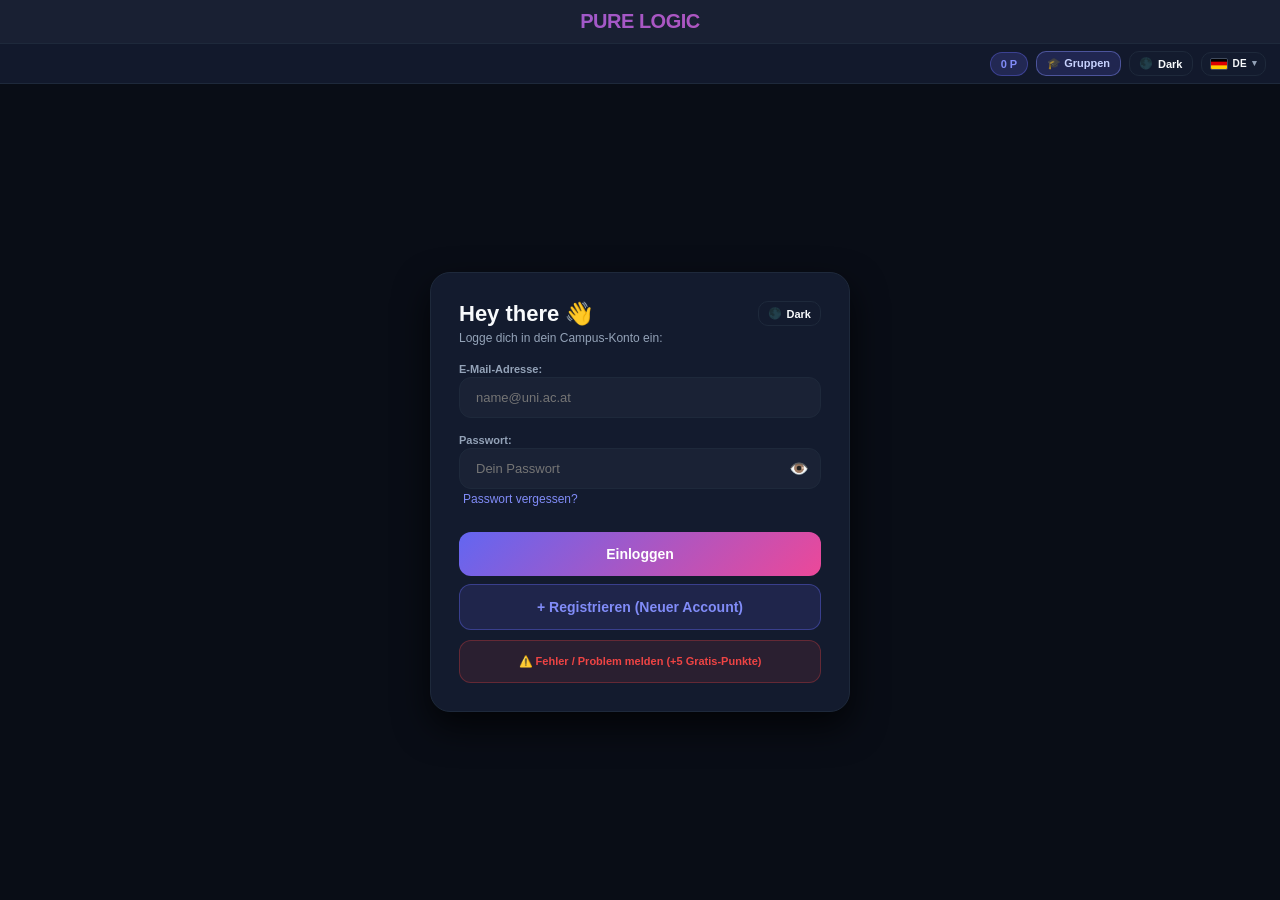
==== commit 22a960b3: "Add files via upload" ====
--- a/index.html
+++ b/index.html
@@ -58,14 +58,18 @@
       <div style="position: relative;">
         <button type="button" class="points-badge" id="score" onclick="togglePointsDropdown(event)" aria-label="Punktestand und Campus-Menü öffnen">0 P</button>
         <div id="points-dropdown-menu" class="points-dropdown hidden">
+          <button type="button" class="points-dropdown-item" onclick="openCampusCalendar()">📅 Campus-Event-Kalender</button>
           <button type="button" class="points-dropdown-item" onclick="openActiveSpotsModal()">📍 Aktuelle Partner-Spots</button>
           <button type="button" class="points-dropdown-item" onclick="openProfGuideModal()">📚 Prof-Rating & Survival Guide</button>
           <button type="button" class="points-dropdown-item" onclick="openBlackboardModal()">📌 Schwarzes Brett (Marktplatz)</button>
+          <button type="button" class="points-dropdown-item" data-open-group-chats onclick="openLectureGroupChatsModal()">🎓 Vorlesungs-Gruppenchats</button>
           <button type="button" class="points-dropdown-item" onclick="toggleLectureMode()">🎓 Lecture Mode (Fokus)</button>
           <button type="button" class="points-dropdown-item" onclick="openMorePointsModal()">🎁 Mehr Punkte sammeln</button>
           <button type="button" class="points-dropdown-item hidden" id="install-app-dropdown-btn" onclick="installPWA()" style="background: rgba(99, 102, 241, 0.15); color: #818cf8;">📲 App auf Gerät installieren</button>
         </div>
       </div>
+
+      <button type="button" class="header-top-link-btn" id="header-group-chats-btn" data-open-group-chats onclick="openLectureGroupChatsModal()" title="Vorlesungs- & Studiengang-Gruppenchats öffnen" style="background: rgba(99,102,241,0.18); border: 1px solid rgba(129,140,248,0.45); color: #c7d2fe;">🎓 Gruppen</button>
 
       <button type="button" class="theme-toggle-btn" id="theme-toggle-btn" onclick="toggleTheme()" aria-label="Design-Modus wechseln (Dark, Light Dark, Soft Light, Light)" title="Design-Modus wechseln">
         <span class="theme-toggle-icon" id="theme-toggle-icon" aria-hidden="true">🌑</span>
@@ -75,6 +79,7 @@
       <button type="button" class="header-profile-btn hidden" id="header-profile-btn" onclick="switchTab('profile')">
         <img id="header-avatar-preview" class="header-avatar-sm" src="" onerror="this.src='data:image/svg+xml;utf8,<svg xmlns=\'http://www.w3.org/2000/svg\' width=\'24\' height=\'24\' viewBox=\'0 0 24 24\' fill=\'none\' stroke=\'%2394a3b8\' stroke-width=\'2\'><path d=\'M20 21v-2a4 4 0 0 0-4-4H8a4 4 0 0 0-4 4v2\'></path><circle cx=\'12\' cy=\'7\' r=\'4\'></circle></svg>'" alt="Profil">
         <span class="header-profile-text">Profil</span>
+        <span id="header-activity-unread-badge" class="badge-count" data-activity-unread-badge style="display: none; background: #ec4899; color: #fff; font-size: 10px; font-weight: 900; padding: 1px 6px; border-radius: 999px;">0</span>
       </button>
 
       <button type="button" class="btn-logout hidden" id="logout-btn" onclick="resetUser()" title="Abmelden">🚪 Logout</button>
@@ -284,9 +289,12 @@
       <!-- 4. Spontane Treffen Tab -->
       <div id="tab-feed" class="tab-content hidden">
         <div class="container-box" style="margin-bottom: 12px;">
-          <div style="display:flex; justify-content:space-between; align-items:center; margin-bottom: 8px;">
+          <div style="display:flex; justify-content:space-between; align-items:center; margin-bottom: 8px; gap: 6px; flex-wrap: wrap;">
             <h3 style="font-size: 16px; font-weight: 800;">Spontane Treffen</h3>
-            <button type="button" class="btn" style="width:auto; margin-top:0; padding: 6px 12px; font-size: 12px;" onclick="openUploadModal()">+ Erstellen</button>
+            <div style="display:flex; gap: 6px; align-items: center;">
+              <button type="button" class="btn btn-secondary" style="width:auto; margin-top:0; padding: 6px 10px; font-size: 11px;" onclick="openCampusCalendar()">📅 Kalender</button>
+              <button type="button" class="btn" style="width:auto; margin-top:0; padding: 6px 12px; font-size: 12px;" onclick="openUploadModal()">+ Erstellen</button>
+            </div>
           </div>
 
           <div class="category-group" id="filter-group">
@@ -387,8 +395,15 @@
           <div class="container-box" style="background: linear-gradient(135deg, rgba(99,102,241,0.15), rgba(236,72,153,0.15)); margin-bottom: 12px; max-width: 600px; text-align: center;">
             <h4 style="font-size: 13px; font-weight: 800; margin-bottom: 4px; color: var(--text);">🚀 Zeig dein Campus-Level!</h4>
             <p style="font-size: 11px; color: var(--text-muted); margin-bottom: 10px;">Teile deinen Status in deiner WhatsApp-Status oder Insta-Story und hol dir Extrapunkte!</p>
-            <button type="button" class="btn" onclick="shareProfileCard()" style="margin-top: 0; background: var(--gradient-main); font-size: 12px; padding: 8px 14px;">📲 Profil in WhatsApp / Insta teilen</button>
-          </div>
+            <div style="display: flex; gap: 8px; justify-content: center; flex-wrap: wrap;">
+              <button type="button" class="btn" onclick="shareProfileCard()" style="margin-top: 0; width: auto; background: var(--gradient-main); font-size: 12px; padding: 8px 14px;">📲 Profil in WhatsApp / Insta teilen</button>
+              <button type="button" class="btn btn-secondary" data-open-group-chats onclick="openLectureGroupChatsModal()" style="margin-top: 0; width: auto; font-size: 12px; padding: 8px 14px;">🎓 Vorlesungs-Gruppenchats</button>
+              <button type="button" class="btn btn-secondary" id="push-permission-btn" onclick="requestPushPermission()" style="margin-top: 0; width: auto; font-size: 12px; padding: 8px 14px;">🔔 Push aktivieren</button>
+            </div>
+          </div>
+
+          <!-- Punkt 27: Lokale Benachrichtigungs-Historie / Activity Feed -->
+          <div id="profile-activity-feed" style="max-width: 600px; margin-bottom: 14px;"></div>
 
           <div class="container-box" style="max-width: 600px; margin-bottom: 20px;">
             <label for="profile-username" style="font-size: 11px; font-weight: 600; color: var(--text-muted);">Benutzername (Handle):</label>
@@ -785,6 +800,9 @@
 <script type="module" src="js/features/dm.js?v=6"></script>
 <script type="module" src="js/features/board.js?v=6"></script>
 <script type="module" src="js/features/ranking.js?v=6"></script>
+<script type="module" src="js/features/global-chat.js?v=6"></script>
+<script type="module" src="js/features/calendar.js?v=6"></script>
+<script type="module" src="js/features/group-chats.js?v=6"></script>
 
 <!-- Inline-Logik für Custom-Sprachmenü rechts oben, Flaggen-Dateien, Feed-Special-Leiste & Bug-Reports -->
 <script type="module">
--- a/style.css
+++ b/style.css
@@ -197,7 +197,8 @@
   color: #fca5a5;
 }
 
-body.light-mode .offline-fallback-title {
+body.light-mode .offline-fallback-title,
+body.theme-light .offline-fallback-title {
   color: #b91c1c;
 }
 
@@ -842,7 +843,8 @@
   cursor: pointer;
 }
 
-body.light-mode .forgot-password {
+body.light-mode .forgot-password,
+body.theme-light .forgot-password {
   color: #3730a3;
 }
 
@@ -1510,7 +1512,8 @@
     --gradient-main: linear-gradient(135deg, #f43f5e 0%, #ec4899 50%, #8b5cf6) !important;
 }
 
-body.light-mode.match-mittwoch-active {
+body.light-mode.match-mittwoch-active,
+body.theme-light.match-mittwoch-active {
     --primary: #db2777 !important;
     --primary-hover: #be185d !important;
     --gradient-main: linear-gradient(135deg, #e11d48 0%, #db2777 50%, #7c3aed) !important;
@@ -1808,4 +1811,145 @@
     align-items: flex-start;
     gap: 4px;
   }
+}
+
+/* ==========================================================================
+   PUNKT 26: CAMPUS-EVENT-KALENDER (PARTYS & VORLESUNGEN)
+   ========================================================================== */
+.campus-calendar-shell {
+  display: flex;
+  flex-direction: column;
+  gap: 10px;
+  height: 100%;
+  overflow-y: auto;
+  padding: 2px;
+}
+
+.campus-calendar-topbar {
+  display: flex;
+  justify-content: space-between;
+  align-items: center;
+  gap: 8px;
+  flex-wrap: wrap;
+}
+
+.campus-calendar-heading {
+  font-size: 16px;
+  font-weight: 900;
+  color: var(--text);
+}
+
+.campus-calendar-sub {
+  font-size: 11px;
+  color: var(--text-muted);
+}
+
+.campus-field-label {
+  display: block;
+  font-size: 11px;
+  font-weight: 700;
+  color: var(--text-muted);
+  margin-bottom: 4px;
+}
+
+.campus-form-grid-2 {
+  display: grid;
+  grid-template-columns: 1fr 1fr;
+  gap: 8px;
+}
+
+@media (max-width: 600px) {
+  .campus-form-grid-2 {
+    grid-template-columns: 1fr;
+  }
+}
+
+.campus-month-card {
+  padding: 12px;
+}
+
+.campus-month-header {
+  display: flex;
+  justify-content: space-between;
+  align-items: center;
+  gap: 8px;
+  margin-bottom: 8px;
+}
+
+.campus-month-title {
+  font-size: 13px;
+  font-weight: 800;
+  color: var(--text);
+  text-transform: capitalize;
+}
+
+.campus-weekdays-grid,
+.campus-days-grid {
+  display: grid;
+  grid-template-columns: repeat(7, 1fr);
+  gap: 4px;
+  text-align: center;
+}
+
+.campus-weekdays-grid span {
+  font-size: 10px;
+  font-weight: 800;
+  color: var(--text-muted);
+  padding-bottom: 4px;
+}
+
+.campus-day-cell {
+  position: relative;
+  min-height: 34px;
+  border-radius: 9px;
+  border: 1px solid var(--border);
+  background: var(--surface-subtle);
+  color: var(--text);
+  font-size: 11px;
+  font-weight: 700;
+  cursor: pointer;
+  display: flex;
+  flex-direction: column;
+  align-items: center;
+  justify-content: center;
+  gap: 1px;
+  transition: background 0.15s ease, border-color 0.15s ease;
+}
+
+.campus-day-cell:hover {
+  background: var(--card-hover);
+  border-color: var(--primary);
+}
+
+.campus-day-cell.is-empty {
+  border-color: transparent;
+  background: transparent;
+  cursor: default;
+}
+
+.campus-day-cell.is-today {
+  border-color: var(--primary);
+  box-shadow: inset 0 0 0 1px var(--primary);
+}
+
+.campus-day-cell.is-selected {
+  background: var(--primary);
+  color: #ffffff;
+  border-color: var(--primary);
+}
+
+.campus-day-dot {
+  font-size: 9px;
+  font-weight: 900;
+  line-height: 1;
+  padding: 1px 5px;
+  border-radius: 999px;
+  background: var(--accent);
+  color: #ffffff;
+}
+
+.campus-uni-filter-row {
+  display: flex;
+  align-items: center;
+  gap: 8px;
 }
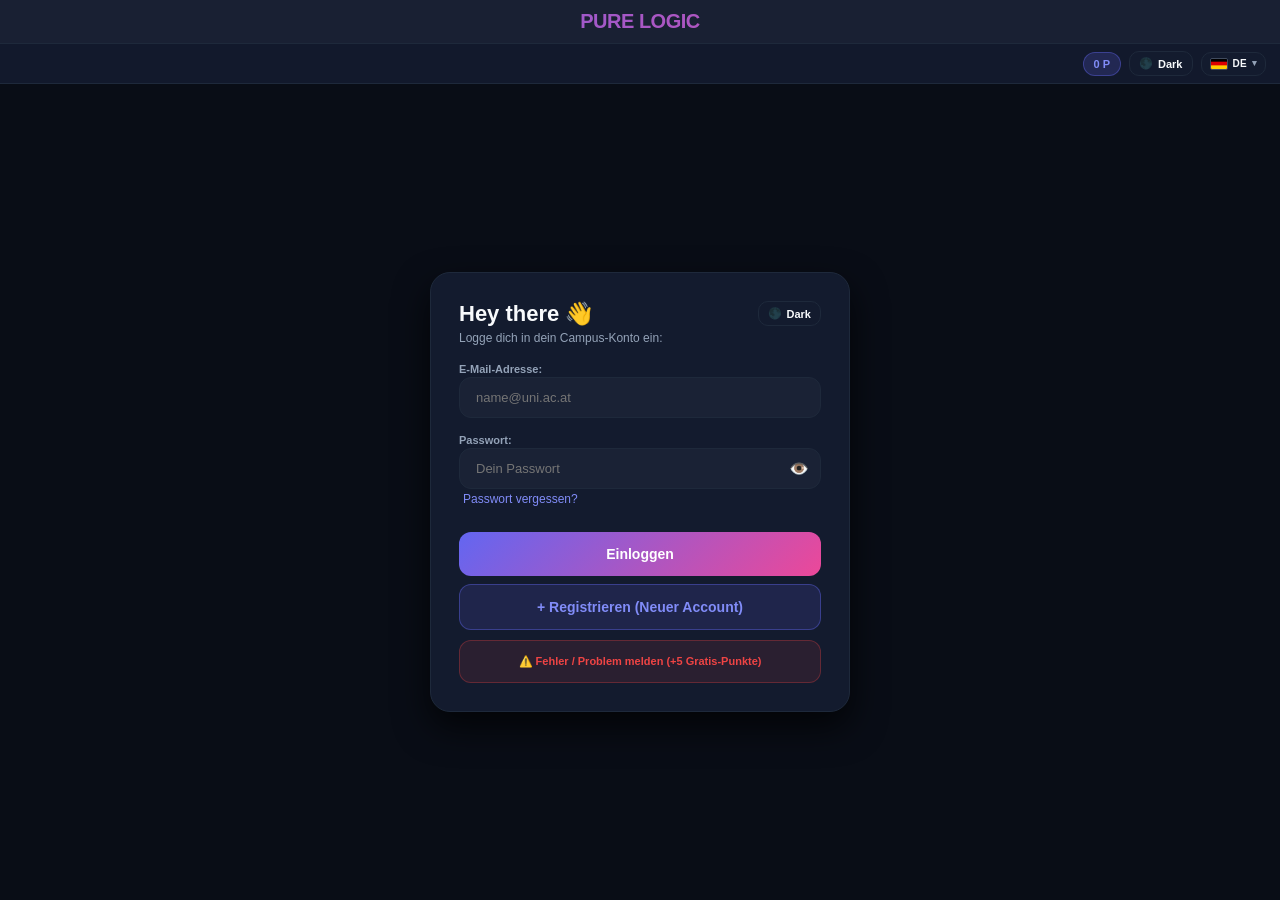
==== commit 5513efba: "Add files via upload" ====
--- a/index.html
+++ b/index.html
@@ -68,8 +68,6 @@
           <button type="button" class="points-dropdown-item hidden" id="install-app-dropdown-btn" onclick="installPWA()" style="background: rgba(99, 102, 241, 0.15); color: #818cf8;">📲 App auf Gerät installieren</button>
         </div>
       </div>
-
-      <button type="button" class="header-top-link-btn" id="header-group-chats-btn" data-open-group-chats onclick="openLectureGroupChatsModal()" title="Vorlesungs- & Studiengang-Gruppenchats öffnen" style="background: rgba(99,102,241,0.18); border: 1px solid rgba(129,140,248,0.45); color: #c7d2fe;">🎓 Gruppen</button>
 
       <button type="button" class="theme-toggle-btn" id="theme-toggle-btn" onclick="toggleTheme()" aria-label="Design-Modus wechseln (Dark, Light Dark, Soft Light, Light)" title="Design-Modus wechseln">
         <span class="theme-toggle-icon" id="theme-toggle-icon" aria-hidden="true">🌑</span>
@@ -333,9 +331,15 @@
         </div>
       </div>
 
-      <!-- 6. Globaler Chat Tab -->
+      <!-- 6. Globaler Chat Tab (inkl. integrierter Vorlesungs-Gruppenchats) -->
       <div id="tab-global" class="tab-content hidden">
-        <div class="chat-container container-box" style="height: 100%; padding: 0; overflow: hidden;">
+        <div class="chat-container container-box" style="height: 100%; padding: 0; overflow: hidden; display: flex; flex-direction: column;">
+          <div style="padding: 10px 14px; border-bottom: 1px solid var(--border); display: flex; justify-content: space-between; align-items: center; gap: 8px; flex-shrink: 0; background: rgba(255, 255, 255, 0.02);">
+            <span style="font-size: 13px; font-weight: 800; color: var(--text);">⚡ Campus-Chat</span>
+            <button type="button" id="chat-group-chats-btn" data-open-group-chats onclick="openLectureGroupChatsModal()" title="Vorlesungs- & Studiengang-Gruppenchats öffnen" style="background: rgba(99,102,241,0.18); border: 1px solid rgba(129,140,248,0.45); color: #c7d2fe; border-radius: 10px; padding: 6px 12px; font-size: 11px; font-weight: 800; cursor: pointer; display: inline-flex; align-items: center; gap: 5px;">
+              🎓 Gruppen
+            </button>
+          </div>
           <div class="messages-list" id="global-chat-list">
             <p style="color: var(--text-muted); font-size: 12px; text-align:center; padding: 20px;">Lade Campus-Chat...</p>
           </div>
@@ -500,7 +504,7 @@
         <button type="button" class="tab-btn" onclick="switchTab('feed')" id="btn-tab-feed">💬 Treffen</button>
 
         <div class="tab-btn-action-container">
-          <button type="button" class="tab-btn-action" onclick="openUploadModal()" title="Beitrag erstellen" aria-label="Neuen Beitrag erstellen">+</button>
+          <button type="button" class="tab-btn-action" onclick="openUploadModal(); if(window.injectNewPostPollOption) injectNewPostPollOption();" title="Beitrag erstellen" aria-label="Neuen Beitrag erstellen">+</button>
         </div>
 
         <button type="button" class="tab-btn" onclick="switchTab('global')" id="btn-tab-global">⚡ Chat</button>
@@ -669,7 +673,7 @@
   </div>
 
   <div id="media-upload-modal" class="hidden tab-content" style="align-items: center; justify-content: center; position: absolute; top:0; left:0; width:100%; height:100%; background: rgba(9, 13, 22, 0.95); z-index: 150; backdrop-filter: blur(8px);">
-    <div class="container-box" style="width: 100%; max-width: 440px; margin: 16px; border: 1px solid rgba(99, 102, 241, 0.4); box-shadow: 0 15px 35px rgba(0, 0, 0, 0.8), 0 0 20px rgba(99, 102, 241, 0.15);">
+    <div class="container-box" style="width: 100%; max-width: 440px; max-height: 90vh; overflow-y: auto; margin: 16px; border: 1px solid rgba(99, 102, 241, 0.4); box-shadow: 0 15px 35px rgba(0, 0, 0, 0.8), 0 0 20px rgba(99, 102, 241, 0.15);">
       
       <div style="display: flex; justify-content: space-between; align-items: center; margin-bottom: 10px;">
         <h3 style="font-size: 16px; font-weight: 900; background: var(--gradient-main); -webkit-background-clip: text; -webkit-text-fill-color: transparent;">🎬 Cyberpunk Media Uploader</h3>
@@ -689,10 +693,28 @@
       </div>
 
       <label for="media-caption-input" style="font-size: 11px; font-weight: 700; color: #818cf8; display: block; margin-bottom: 6px;">Bild- / Video-Untertitel:</label>
-      <input type="text" id="media-caption-input" placeholder="Schreibe eine fesselnde Confession..." style="margin-bottom: 16px;">
+      <input type="text" id="media-caption-input" placeholder="Schreibe eine fesselnde Confession..." style="margin-bottom: 14px;">
+
+      <div id="new-post-poll-section" style="margin-bottom: 14px; padding: 10px 12px; border-radius: 12px; background: rgba(99, 102, 241, 0.08); border: 1px solid rgba(129, 140, 248, 0.3);">
+        <label style="display: flex; align-items: center; gap: 8px; font-size: 12px; font-weight: 800; color: #e2e8f0; cursor: pointer; margin: 0;">
+          <input type="checkbox" id="new-post-poll-enabled" onchange="toggleNewPostPollBuilder(this.checked)" style="width: 15px; height: 15px; cursor: pointer;">
+          <span>📊 Umfrage zu diesem Beitrag / Story hinzufügen</span>
+        </label>
+        <div id="new-post-poll-builder" class="hidden" style="margin-top: 10px; display: flex; flex-direction: column; gap: 6px;">
+          <select id="new-post-poll-context" style="margin: 0; padding: 7px 10px; border-radius: 9px; border: 1px solid rgba(255,255,255,0.16); background: #0f172a; color: #fff; font-size: 11px;">
+            <option value="post">📝 Im Beitrag / Feed anzeigen</option>
+            <option value="story">⚡ In Stories anzeigen</option>
+          </select>
+          <input type="text" id="new-post-poll-question" placeholder="Umfragefrage eingeben *" style="margin: 0; padding: 8px 10px; border-radius: 9px; border: 1px solid rgba(255,255,255,0.16); background: rgba(15,23,42,0.85); color: #fff; font-size: 11px;">
+          <input type="text" id="new-post-poll-opt-1" placeholder="Antwortoption 1 *" style="margin: 0; padding: 7px 10px; border-radius: 9px; border: 1px solid rgba(255,255,255,0.16); background: rgba(15,23,42,0.85); color: #fff; font-size: 11px;">
+          <input type="text" id="new-post-poll-opt-2" placeholder="Antwortoption 2 *" style="margin: 0; padding: 7px 10px; border-radius: 9px; border: 1px solid rgba(255,255,255,0.16); background: rgba(15,23,42,0.85); color: #fff; font-size: 11px;">
+          <input type="text" id="new-post-poll-opt-3" placeholder="Antwortoption 3 (optional)" style="margin: 0; padding: 7px 10px; border-radius: 9px; border: 1px solid rgba(255,255,255,0.16); background: rgba(15,23,42,0.85); color: #fff; font-size: 11px;">
+          <input type="text" id="new-post-poll-opt-4" placeholder="Antwortoption 4 (optional)" style="margin: 0; padding: 7px 10px; border-radius: 9px; border: 1px solid rgba(255,255,255,0.16); background: rgba(15,23,42,0.85); color: #fff; font-size: 11px;">
+        </div>
+      </div>
 
       <div style="display: flex; gap: 8px;">
-        <button type="button" class="btn" onclick="uploadTrimmedMedia()" style="margin-top: 0; background: var(--gradient-main); font-weight: 900; box-shadow: 0 4px 15px rgba(99,102,241,0.4);">Beitrag veröffentlichen 🚀</button>
+        <button type="button" id="publish-post-with-poll-btn" onclick="if(window.attachPollIfEnabledOnPostPublish) attachPollIfEnabledOnPostPublish();" class="btn" style="margin-top: 0; background: var(--gradient-main); font-weight: 900; box-shadow: 0 4px 15px rgba(99,102,241,0.4);">Beitrag veröffentlichen 🚀</button>
         <button type="button" class="btn btn-secondary" onclick="closeMediaUploadModal()" style="margin-top: 0; width: auto;">Abbrechen</button>
       </div>
 
@@ -803,6 +825,7 @@
 <script type="module" src="js/features/global-chat.js?v=6"></script>
 <script type="module" src="js/features/calendar.js?v=6"></script>
 <script type="module" src="js/features/group-chats.js?v=6"></script>
+<script type="module" src="js/features/polls.js?v=6"></script>
 
 <!-- Inline-Logik für Custom-Sprachmenü rechts oben, Flaggen-Dateien, Feed-Special-Leiste & Bug-Reports -->
 <script type="module">
@@ -972,14 +995,23 @@
   document.addEventListener('DOMContentLoaded', () => {
     placeLanguageSwitcherRightOfLogout();
     syncFeedSpecialButtons();
+    if (typeof window.injectNewPostPollOption === 'function') {
+      window.injectNewPostPollOption();
+    }
   });
 
   window.addEventListener('load', () => {
     placeLanguageSwitcherRightOfLogout();
     syncFeedSpecialButtons();
+    if (typeof window.injectNewPostPollOption === 'function') {
+      window.injectNewPostPollOption();
+    }
     setTimeout(() => {
       placeLanguageSwitcherRightOfLogout();
       syncFeedSpecialButtons();
+      if (typeof window.injectNewPostPollOption === 'function') {
+        window.injectNewPostPollOption();
+      }
     }, 300);
     setTimeout(() => {
       placeLanguageSwitcherRightOfLogout();
